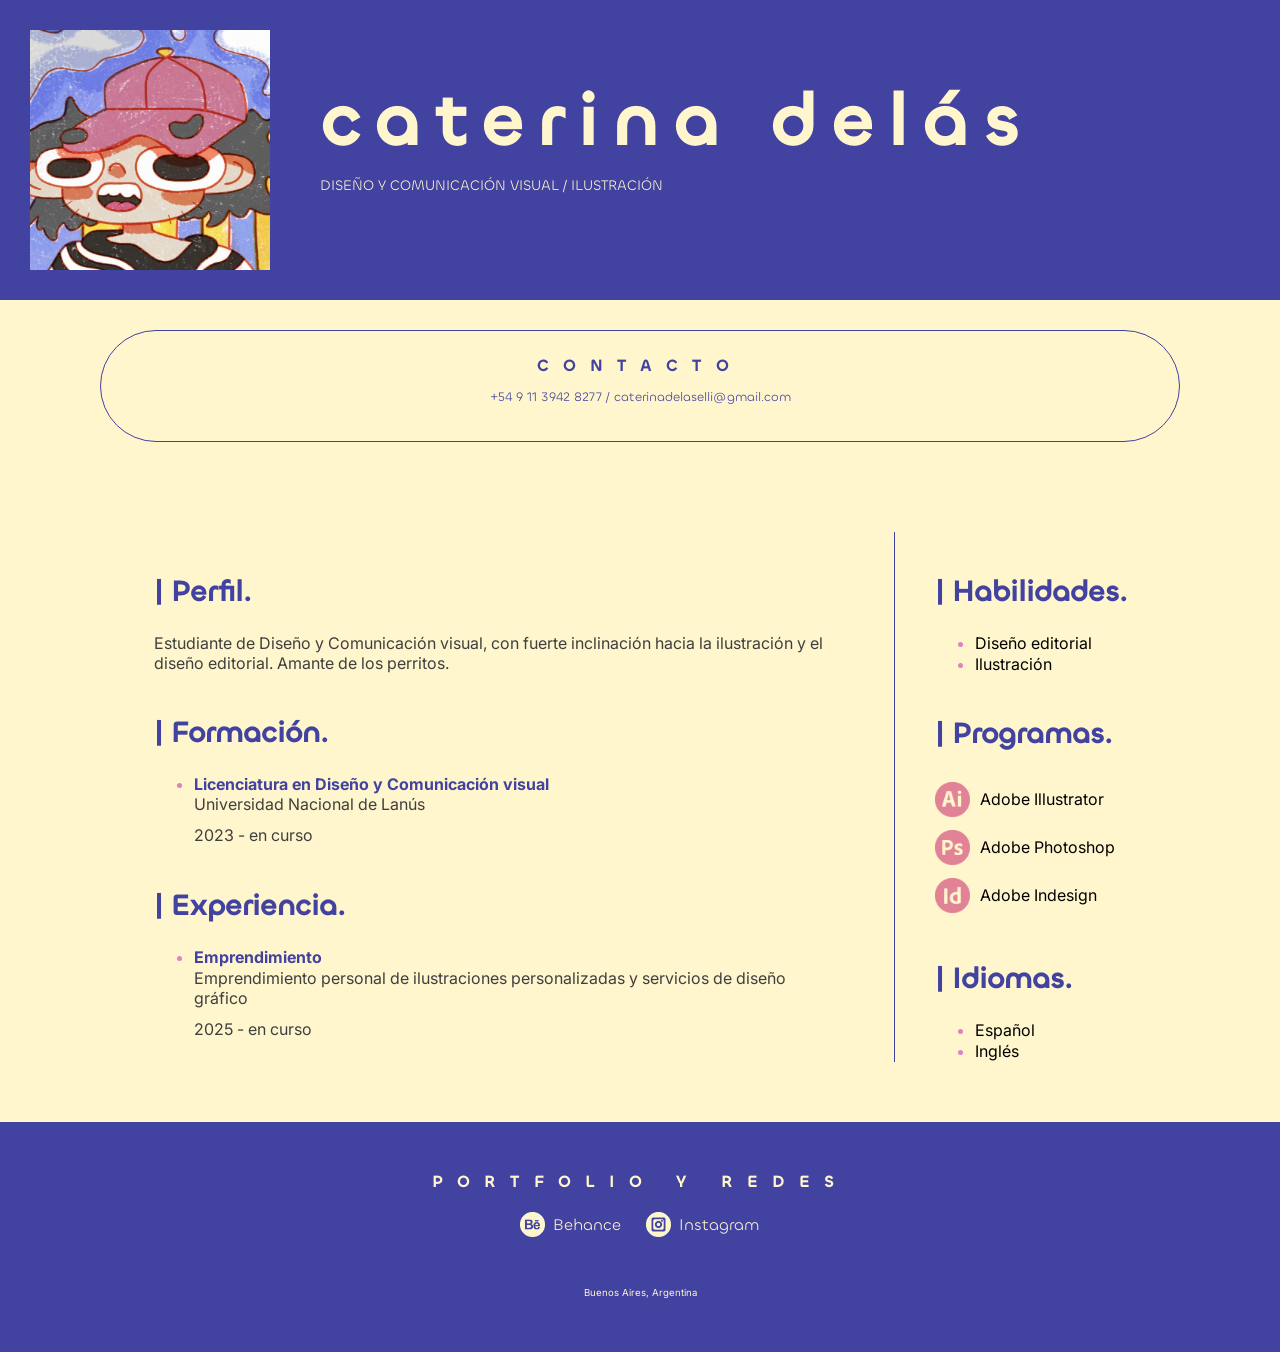
==== index.html @ dd180c13 "Actualización 28/8/2026" ====
<!DOCTYPE html>
<html>

<head>
    <meta charset="utf-8" />
    <title>Caterina Delas - Currículum Vitae</title>
    <link rel="stylesheet" href="estilos.css">
    <style>
        @import url('https://fonts.googleapis.com/css2?family=Inter:ital,opsz,wght@0,14..32,100..900;1,14..32,100..900&display=swap');
    </style>
</head>

<body>
    <header>
        <section id="DATOS-ESENCIALES">
            <img src="img/dibujito.jpg" alt="Foto del CV" width="240" height="240">

            <div id="NOMBRE-Y-BAJADA">
                <h1>caterina delás</h1>
                <p id="BAJADA-NOMBRE">
                    DISEÑO Y COMUNICACIÓN VISUAL / ILUSTRACIÓN</p>
            </div>
        </section>
    </header>

    <main style="
        display: flex;
        flex-direction: column;
        ">

        <section id="SECCION-CONTACTO">
            <h3>CONTACTO</h3>
            <p id="INFO-CONTACTO">+54 9 11 3942 8277 / caterinadelaselli@gmail.com</p>
        </section>

        <section id="PERFIL-PROFESIONAL" style="
            display: flex;
            flex-wrap: wrap;
            justify-content: center;
            flex-direction: row;
            align-content: flex-start;
            align-items: flex-start;
            min-width: 500px;
        ">

            <div id="PERF-FORM-EXP">
                <h2>| Perfil.</h2>
                <p>
                    Estudiante de Diseño y Comunicación visual, con fuerte inclinación hacia la
                    ilustración y el diseño
                    editorial. Amante de los perritos.
                </p>

                <h2>| Formación.</h2>
                <ul>
                    <li>
                        <h4>Licenciatura en Diseño y Comunicación visual</h4>
                        <p> Universidad Nacional de Lanús</p>
                        <p class="DURACION"> 2023 - en curso</p>
                    </li>
                </ul>

                <h2>| Experiencia.</h2>
                <ul>
                    <li>
                        <h4>Emprendimiento</h4>
                        <p> Emprendimiento personal de ilustraciones personalizadas y servicios de diseño gráfico</p>
                        <p class="DURACION"> 2025 - en curso</p>
                    </li>
                </ul>
            </div>

            <div id="HAB-PRO-ID">

                <h2>| Habilidades.</h2>
                <ul>
                    <li>Diseño editorial</li>
                    <li>Ilustración</li>
                </ul>
                <h2>| Programas.</h2>

                <section>
                    <div class="PROGRAMAS">
                        <img src="img/logo_illustrator_rosa.png" alt="logo_illustrator" width="35px" height="35px">
                        Adobe Illustrator
                    </div>
                    <div class="PROGRAMAS">
                        <img src="img/logo_photoshop_rosa.png" alt="logo_photoshop" width="35px" height="35px">
                        Adobe Photoshop
                    </div>
                    <div class="PROGRAMAS">
                        <img src="img/logo_indesign_rosa.png" alt="logo_indesign" width="35px" height="35px">
                        Adobe Indesign
                    </div>
                </section>

                <h2>| Idiomas.</h2>

                <ul>
                    <li>Español</li>
                    <li>Inglés</li>
                </ul>
            </div>
        </section>

    </main>
    <footer>
        <section>
            <h3 id="PORTFOLIO-Y-REDES">PORTFOLIO Y REDES</h3>
            <nav>
                <div class="REDES">
                    <img src="img/logo_behance.png" alt="Logo de Behance" width="25" height="25">
                    <a href="https://www.behance.net/whoskt">Behance</a>
                </div>
                <div class="REDES">
                <img src="img/logoinstagram-05.png" alt="Logo de Instagram" width="25" height="25">
                <a href="https://www.instagram.com/whoskt/">Instagram</a>
                </div>
            </nav>
            <p id="BSAS-ARG">Buenos Aires, Argentina</p>
        </section>
    </footer>
</body>

</html>
---- estilos.css ----
/* CSS DOCUMENT */
@charset "UTF-8";

/* FONTFACE PARA TÍTULOS/SUBT. */

@font-face {
    font-family: 'Chillax REGULAR';
    src: url(fuentes/Chillax-Regular.otf) format(opentype);
    font-weight: normal;
    font-style: normal;
}

@font-face {
    font-family: 'Chillax EXTRALIGHT';
    src: url(fuentes/Chillax-Extralight.otf) format(opentype);
    font-weight: 100;
    font-style: normal;
}

@font-face {
    font-family: 'Chillax MEDIUM';
    src: url(fuentes/Chillax-Medium.otf) format(opentype);
    font-weight: medium;
    font-style: normal;
}

@font-face {
    font-family: 'Chillax BOLD';
    src: url(fuentes/Chillax-Bold.otf) format(opentype);
    font-weight: bold;
    font-style: normal;
}

/* SELECTORES UNIVERSALES */
* {
    font-family: 'Inter';
    margin: 0;
    box-sizing: border-box;
    font-size: 1rem;
}

/* ESTILOS EN GENERAL */

a {
    text-decoration: none;
    color: inherit;
    font-family: 'Chillax REGULAR';
}

body {
    background-color: rgb(255, 246, 205);
    padding: 0;
    min-width: 300px;
}

footer {
    text-align: center;
    background-color: rgb(66, 66, 160);
    color: rgb(255, 246, 205);
    padding: 50px;
    min-height: 230px;
}

nav {
    text-align: center;
    display: flex;
    align-items: center;
    justify-content: center;
    flex-wrap: wrap;
    flex-direction: row;
    gap: 25px;
    margin: 20px 0 50px 0;
}

p {
    text-wrap-style: pretty;
    font-size: 1rem;
}

li::marker {
    color: rgb(224, 129, 192);
}

ul {
    line-height: 1.3rem;
}

/* título */

h1 {
    font-family: 'Chillax MEDIUM';
    color: rgb(255, 246, 205);
    font-size: 4.5rem;
    letter-spacing: 15px;
    text-align: start;
    line-height: 4.5rem;
    margin-bottom: 20px;
}

/* subtítulos */

h2,
h3 {
    font-family: 'Chillax MEDIUM';
    color: rgb(66, 66, 160);
    line-height: 1.3rem;
}

h2 {
    font-size: 1.8rem;
    margin-top: 50px;
    margin-bottom: 30px;
}

h3 {
    font-size: 1rem;
    color: rgb(66, 66, 160);
    letter-spacing: 15px;

}

h4 {
    color: rgb(66, 66, 160);
}

/* SELECTORES DE CLASE O ID */

/* 1. HEADER */

#DATOS-ESENCIALES {
    background-color: rgb(66, 66, 160);
    min-height: 300px;
    padding: 30px;
    min-width: 300px;
    display: flex;
    justify-content: flex-start;
    flex-wrap: wrap;
    align-items: center;
    gap: 50px;
}

#NOMBRE-Y-BAJADA {
    display: flex;
    flex-direction: column;
    align-items: flex-start;
    flex-wrap: wrap;
}

#BAJADA-NOMBRE {
    font-family: 'Chillax REGULAR';
    color: rgb(255, 246, 205);
    line-height: 1rem;
    font-size: 0.9rem;
    margin-bottom: 20px;
}

/* 2. MAIN */

#SECCION-CONTACTO {
    line-height: 2.3rem;
    padding: 25px 50px 25px 50px;
    min-height: 100px;
    max-height: 160px;
    border-width: thin;
    border-color: rgb(66, 66, 160);
    border-style: solid;
    border-radius: 100px;
    min-width: 250px;
    max-width: 1080px;
    width: 100%;
    margin: 30px;
    display: flex;
    flex-direction: column;
    flex-wrap: wrap;
    justify-content: center;
    align-content: center;
    align-items: center;
    align-self: center;
}

#INFO-CONTACTO {
    font-family: 'Chillax REGULAR';
    font-size: 0.8rem;
    color: rgb(66, 66, 160);
    line-height: 1.2rem;
    text-align: center;
    margin: 10px;
}

#PERFIL-PROFESIONAL {
    padding: 40px;

    p {
        color: rgb(63, 63, 63);
        max-width: 700px;
    }
}

.DURACION {
    margin: 10px 0 0 0;
}

#PERF-FORM-EXP {
    margin: 20px;
    display: flex;
    flex-direction: column;
    align-items: flex-start;
    flex-wrap: wrap;
    max-width: 700px;
    padding-right: 30px;
}

#HAB-PRO-ID {
    margin: 20px;
    border-left: thin;
    border-left-color: rgb(66, 66, 160);
    border-left-style: solid;
    padding-left: 40px;
}
.PROGRAMAS {
    line-height: 3rem;
    display: flex;
    gap: 10px;
    align-items: center;
}

/* 3. FOOTER */

#PORTFOLIO-Y-REDES {
    color: rgb(255, 246, 205);
}

.REDES {
    display: flex;
    align-items: center;
    gap: 8px;
}

#BSAS-ARG {
    font-size: 0.6rem;
    color: rgb(255, 246, 205);
}
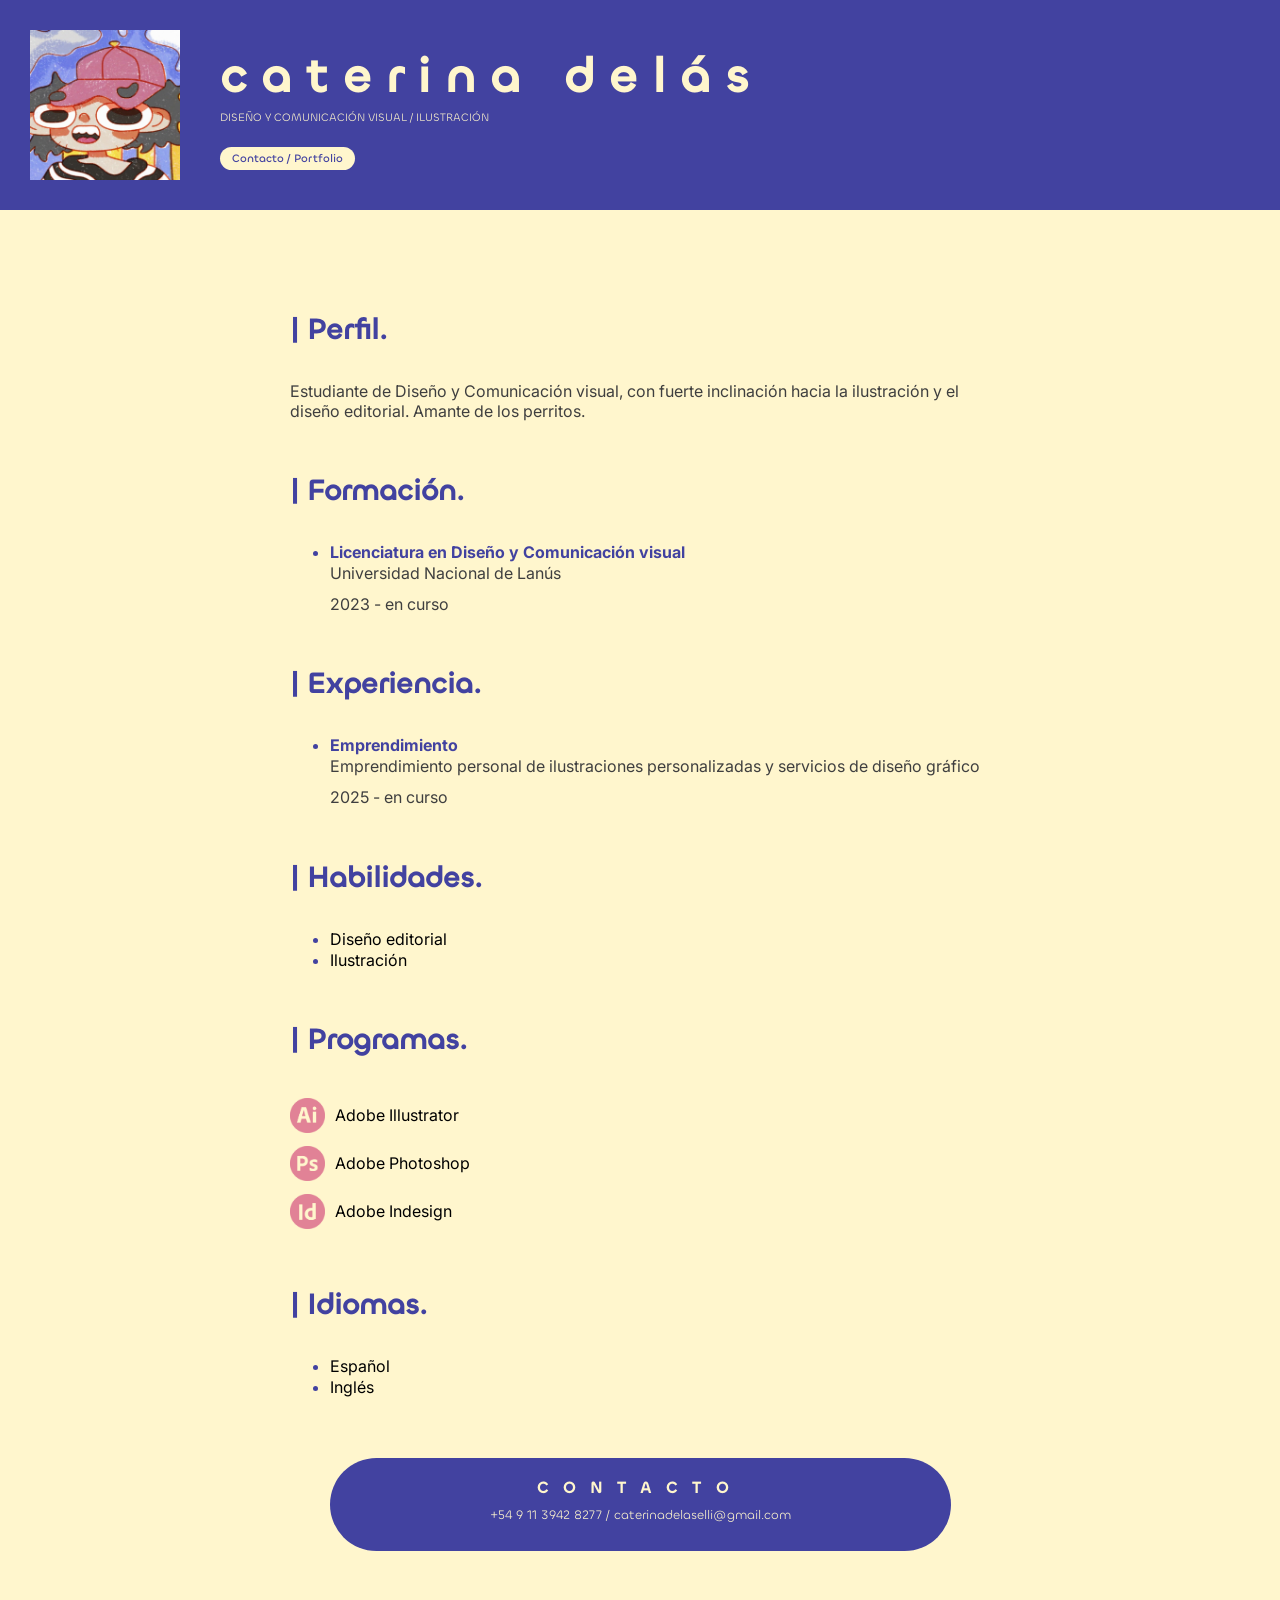
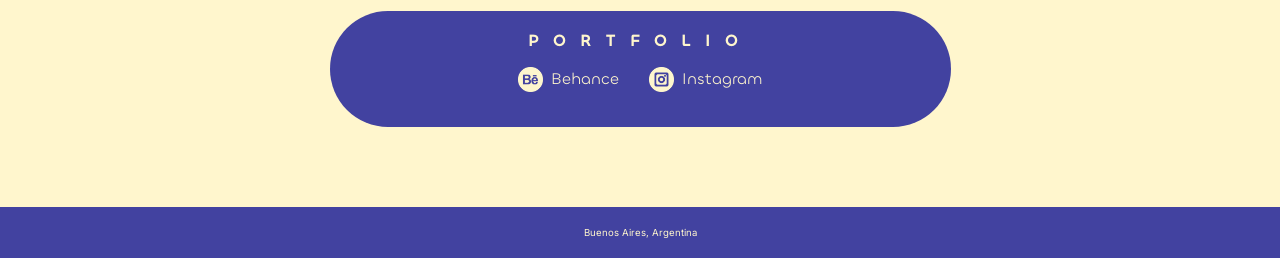
==== commit 0a5e2828: "Actualización 31/8/2026" ====
--- a/index.html
+++ b/index.html
@@ -12,113 +12,115 @@
 
 <body>
     <header>
-        <section id="DATOS-ESENCIALES">
-            <img src="img/dibujito.jpg" alt="Foto del CV" width="240" height="240">
+        <img src="img/dibujito.jpg" alt="Foto del CV" width="150" height="150">
+        <div id="nombre-bajada">
 
-            <div id="NOMBRE-Y-BAJADA">
-                <h1>caterina delás</h1>
-                <p id="BAJADA-NOMBRE">
-                    DISEÑO Y COMUNICACIÓN VISUAL / ILUSTRACIÓN</p>
-            </div>
-        </section>
+            <h1>caterina delás</h1>
+            <p id="bajada">
+                DISEÑO Y COMUNICACIÓN VISUAL / ILUSTRACIÓN</p>
+            <nav>
+                <a href="#contactos-portfolio">Contacto / Portfolio</a>
+            </nav>
+        </div>
+
     </header>
 
-    <main style="
-        display: flex;
-        flex-direction: column;
-        ">
+    <main>
 
-        <section id="SECCION-CONTACTO">
-            <h3>CONTACTO</h3>
-            <p id="INFO-CONTACTO">+54 9 11 3942 8277 / caterinadelaselli@gmail.com</p>
+        <section class="contenido">
+
+            <h2>| Perfil.</h2>
+            <p>
+                Estudiante de Diseño y Comunicación visual, con fuerte inclinación hacia la
+                ilustración y el diseño
+                editorial. Amante de los perritos.
+            </p>
         </section>
 
-        <section id="PERFIL-PROFESIONAL" style="
-            display: flex;
-            flex-wrap: wrap;
-            justify-content: center;
-            flex-direction: row;
-            align-content: flex-start;
-            align-items: flex-start;
-            min-width: 500px;
-        ">
+        <section class="contenido">
+            <h2>| Formación.</h2>
+            <ul>
+                <li>
+                    <h4>Licenciatura en Diseño y Comunicación visual</h4>
+                    <p> Universidad Nacional de Lanús</p>
+                    <p class="duracion"> 2023 - en curso</p>
+                </li>
+            </ul>
+        </section>
 
-            <div id="PERF-FORM-EXP">
-                <h2>| Perfil.</h2>
-                <p>
-                    Estudiante de Diseño y Comunicación visual, con fuerte inclinación hacia la
-                    ilustración y el diseño
-                    editorial. Amante de los perritos.
-                </p>
+        <section class="contenido">
+            <h2>| Experiencia.</h2>
+            <ul>
+                <li>
+                    <h4>Emprendimiento</h4>
+                    <p> Emprendimiento personal de ilustraciones personalizadas y servicios de diseño gráfico</p>
+                    <p class="duracion"> 2025 - en curso</p>
+                </li>
+            </ul>
+        </section>
 
-                <h2>| Formación.</h2>
-                <ul>
-                    <li>
-                        <h4>Licenciatura en Diseño y Comunicación visual</h4>
-                        <p> Universidad Nacional de Lanús</p>
-                        <p class="DURACION"> 2023 - en curso</p>
-                    </li>
-                </ul>
+        <section class="contenido">
 
-                <h2>| Experiencia.</h2>
-                <ul>
-                    <li>
-                        <h4>Emprendimiento</h4>
-                        <p> Emprendimiento personal de ilustraciones personalizadas y servicios de diseño gráfico</p>
-                        <p class="DURACION"> 2025 - en curso</p>
-                    </li>
-                </ul>
+            <h2>| Habilidades.</h2>
+            <ul>
+                <li>Diseño editorial</li>
+                <li>Ilustración</li>
+            </ul>
+        </section>
+
+        <section class="contenido">
+            <h2>| Programas.</h2>
+            <div class="programas">
+                <img src="img/logo_illustrator_rosa.png" alt="logo_illustrator" width="35px" height="35px">
+                Adobe Illustrator
             </div>
-
-            <div id="HAB-PRO-ID">
-
-                <h2>| Habilidades.</h2>
-                <ul>
-                    <li>Diseño editorial</li>
-                    <li>Ilustración</li>
-                </ul>
-                <h2>| Programas.</h2>
-
-                <section>
-                    <div class="PROGRAMAS">
-                        <img src="img/logo_illustrator_rosa.png" alt="logo_illustrator" width="35px" height="35px">
-                        Adobe Illustrator
-                    </div>
-                    <div class="PROGRAMAS">
-                        <img src="img/logo_photoshop_rosa.png" alt="logo_photoshop" width="35px" height="35px">
-                        Adobe Photoshop
-                    </div>
-                    <div class="PROGRAMAS">
-                        <img src="img/logo_indesign_rosa.png" alt="logo_indesign" width="35px" height="35px">
-                        Adobe Indesign
-                    </div>
-                </section>
-
-                <h2>| Idiomas.</h2>
-
-                <ul>
-                    <li>Español</li>
-                    <li>Inglés</li>
-                </ul>
+            <div class="programas">
+                <img src="img/logo_photoshop_rosa.png" alt="logo_photoshop" width="35px" height="35px">
+                Adobe Photoshop
+            </div>
+            <div class="programas">
+                <img src="img/logo_indesign_rosa.png" alt="logo_indesign" width="35px" height="35px">
+                Adobe Indesign
             </div>
         </section>
 
-    </main>
-    <footer>
-        <section>
-            <h3 id="PORTFOLIO-Y-REDES">PORTFOLIO Y REDES</h3>
-            <nav>
-                <div class="REDES">
+        <section class="contenido">
+            <h2>| Idiomas.</h2>
+
+            <ul>
+                <li>Español</li>
+                <li>Inglés</li>
+            </ul>
+        </section>
+
+        <div id="contactos-portfolio">
+
+        <section class="contacto-portfolio">
+            <h3>CONTACTO</h3>
+            <div>
+                <p>+54 9 11 3942 8277 / caterinadelaselli@gmail.com</p>
+            </div>
+        </section>
+
+        <section class="contacto-portfolio">
+            <h3>PORTFOLIO</h3>
+
+            <div id="redes">
+                <div class="img-red">
                     <img src="img/logo_behance.png" alt="Logo de Behance" width="25" height="25">
                     <a href="https://www.behance.net/whoskt">Behance</a>
                 </div>
-                <div class="REDES">
-                <img src="img/logoinstagram-05.png" alt="Logo de Instagram" width="25" height="25">
-                <a href="https://www.instagram.com/whoskt/">Instagram</a>
+                <div class="img-red">
+                    <img src="img/logoinstagram-05.png" alt="Logo de Instagram" width="25" height="25">
+                    <a href="https://www.instagram.com/whoskt/">Instagram</a>
                 </div>
-            </nav>
-            <p id="BSAS-ARG">Buenos Aires, Argentina</p>
+            </div>
         </section>
+        </div>
+
+    </main>
+    <footer>
+        <p id="lugar">Buenos Aires, Argentina</p>
     </footer>
 </body>
 
--- a/estilos.css
+++ b/estilos.css
@@ -53,23 +53,42 @@
     min-width: 300px;
 }
 
+header {
+    background-color: rgb(66, 66, 160);
+    padding: 30px;
+    min-width: 300px;
+    max-height: 500px;
+    display: flex;
+    justify-content: flex-start;
+    flex-wrap: wrap;
+    align-content: flex-start;
+    align-items: center;
+    gap: 40px;
+}
+
+main {
+    margin: 50px;
+    display: flex;
+    flex-direction: column;
+    align-content: center;
+    flex-wrap: wrap;
+    align-items: center;
+}
+
 footer {
     text-align: center;
     background-color: rgb(66, 66, 160);
     color: rgb(255, 246, 205);
-    padding: 50px;
-    min-height: 230px;
-}
-
-nav {
-    text-align: center;
-    display: flex;
-    align-items: center;
-    justify-content: center;
-    flex-wrap: wrap;
-    flex-direction: row;
-    gap: 25px;
-    margin: 20px 0 50px 0;
+    padding: 20px;
+}
+
+nav a {
+    font-family: 'Chillax MEDIUM';
+    font-size: 0.7rem;
+    padding: 4px 12px;
+    background: rgb(255, 246, 205);
+    border-radius: 100px;
+    color: rgb(66, 66, 160);
 }
 
 p {
@@ -78,7 +97,7 @@
 }
 
 li::marker {
-    color: rgb(224, 129, 192);
+    color: rgb(66, 66, 160);
 }
 
 ul {
@@ -90,20 +109,15 @@
 h1 {
     font-family: 'Chillax MEDIUM';
     color: rgb(255, 246, 205);
-    font-size: 4.5rem;
+    font-size: 3rem;
     letter-spacing: 15px;
-    text-align: start;
-    line-height: 4.5rem;
-    margin-bottom: 20px;
 }
 
 /* subtítulos */
-
 h2,
 h3 {
     font-family: 'Chillax MEDIUM';
     color: rgb(66, 66, 160);
-    line-height: 1.3rem;
 }
 
 h2 {
@@ -114,9 +128,10 @@
 
 h3 {
     font-size: 1rem;
-    color: rgb(66, 66, 160);
+    line-height: 1.3rem;
     letter-spacing: 15px;
-
+    color: rgb(255, 246, 205);
+    ;
 }
 
 h4 {
@@ -126,69 +141,29 @@
 /* SELECTORES DE CLASE O ID */
 
 /* 1. HEADER */
-
-#DATOS-ESENCIALES {
-    background-color: rgb(66, 66, 160);
-    min-height: 300px;
-    padding: 30px;
-    min-width: 300px;
-    display: flex;
-    justify-content: flex-start;
-    flex-wrap: wrap;
-    align-items: center;
-    gap: 50px;
-}
-
-#NOMBRE-Y-BAJADA {
+#nombre-bajada {
     display: flex;
     flex-direction: column;
+    align-content: flex-start;
     align-items: flex-start;
-    flex-wrap: wrap;
-}
-
-#BAJADA-NOMBRE {
+    justify-content: space-between;
+    flex-wrap: wrap;
+}
+
+#bajada {
     font-family: 'Chillax REGULAR';
     color: rgb(255, 246, 205);
     line-height: 1rem;
-    font-size: 0.9rem;
+    font-size: 0.7rem;
     margin-bottom: 20px;
 }
 
 /* 2. MAIN */
 
-#SECCION-CONTACTO {
-    line-height: 2.3rem;
-    padding: 25px 50px 25px 50px;
-    min-height: 100px;
-    max-height: 160px;
-    border-width: thin;
-    border-color: rgb(66, 66, 160);
-    border-style: solid;
-    border-radius: 100px;
-    min-width: 250px;
-    max-width: 1080px;
+.contenido {
+    min-width: 300px;
     width: 100%;
-    margin: 30px;
-    display: flex;
-    flex-direction: column;
-    flex-wrap: wrap;
-    justify-content: center;
-    align-content: center;
-    align-items: center;
-    align-self: center;
-}
-
-#INFO-CONTACTO {
-    font-family: 'Chillax REGULAR';
-    font-size: 0.8rem;
-    color: rgb(66, 66, 160);
-    line-height: 1.2rem;
-    text-align: center;
-    margin: 10px;
-}
-
-#PERFIL-PROFESIONAL {
-    padding: 40px;
+    max-width: 700px;
 
     p {
         color: rgb(63, 63, 63);
@@ -196,47 +171,66 @@
     }
 }
 
-.DURACION {
+.duracion {
     margin: 10px 0 0 0;
 }
 
-#PERF-FORM-EXP {
-    margin: 20px;
+
+.programas {
+    line-height: 3rem;
+    display: flex;
+    gap: 10px;
+    align-items: center;
+}
+
+.contacto-portfolio {
+
+    p {
+        font-family: 'Chillax REGULAR';
+        font-size: 0.8rem;
+        color: rgb(255, 246, 205);
+        line-height: 2rem;
+        text-align: center;
+    }
+
+    background: rgb(66, 66, 160);
+    border-radius: 100px;
+    min-width: 300px;
+    max-width: 800px;
     display: flex;
     flex-direction: column;
-    align-items: flex-start;
-    flex-wrap: wrap;
-    max-width: 700px;
-    padding-right: 30px;
-}
-
-#HAB-PRO-ID {
-    margin: 20px;
-    border-left: thin;
-    border-left-color: rgb(66, 66, 160);
-    border-left-style: solid;
-    padding-left: 40px;
-}
-.PROGRAMAS {
-    line-height: 3rem;
-    display: flex;
-    gap: 10px;
-    align-items: center;
+    flex-wrap: wrap;
+    justify-content: center;
+    align-content: center;
+    align-items: center;
+    align-self: center;
+    margin: 60px 0 30px 0;
+    padding: 20px 160px;
 }
 
 /* 3. FOOTER */
 
-#PORTFOLIO-Y-REDES {
-    color: rgb(255, 246, 205);
-}
-
-.REDES {
+#redes {
+    display: flex;
+    justify-content: center;
+    align-items: center;
+    flex-wrap: wrap;
+    align-content: center;
+    gap: 30px;
+    margin: 15px 0 15px 0;
+
+    a {
+        color: rgb(255, 246, 205);
+    }
+}
+
+.img-red {
     display: flex;
     align-items: center;
     gap: 8px;
 }
 
-#BSAS-ARG {
+#lugar {
     font-size: 0.6rem;
     color: rgb(255, 246, 205);
 }
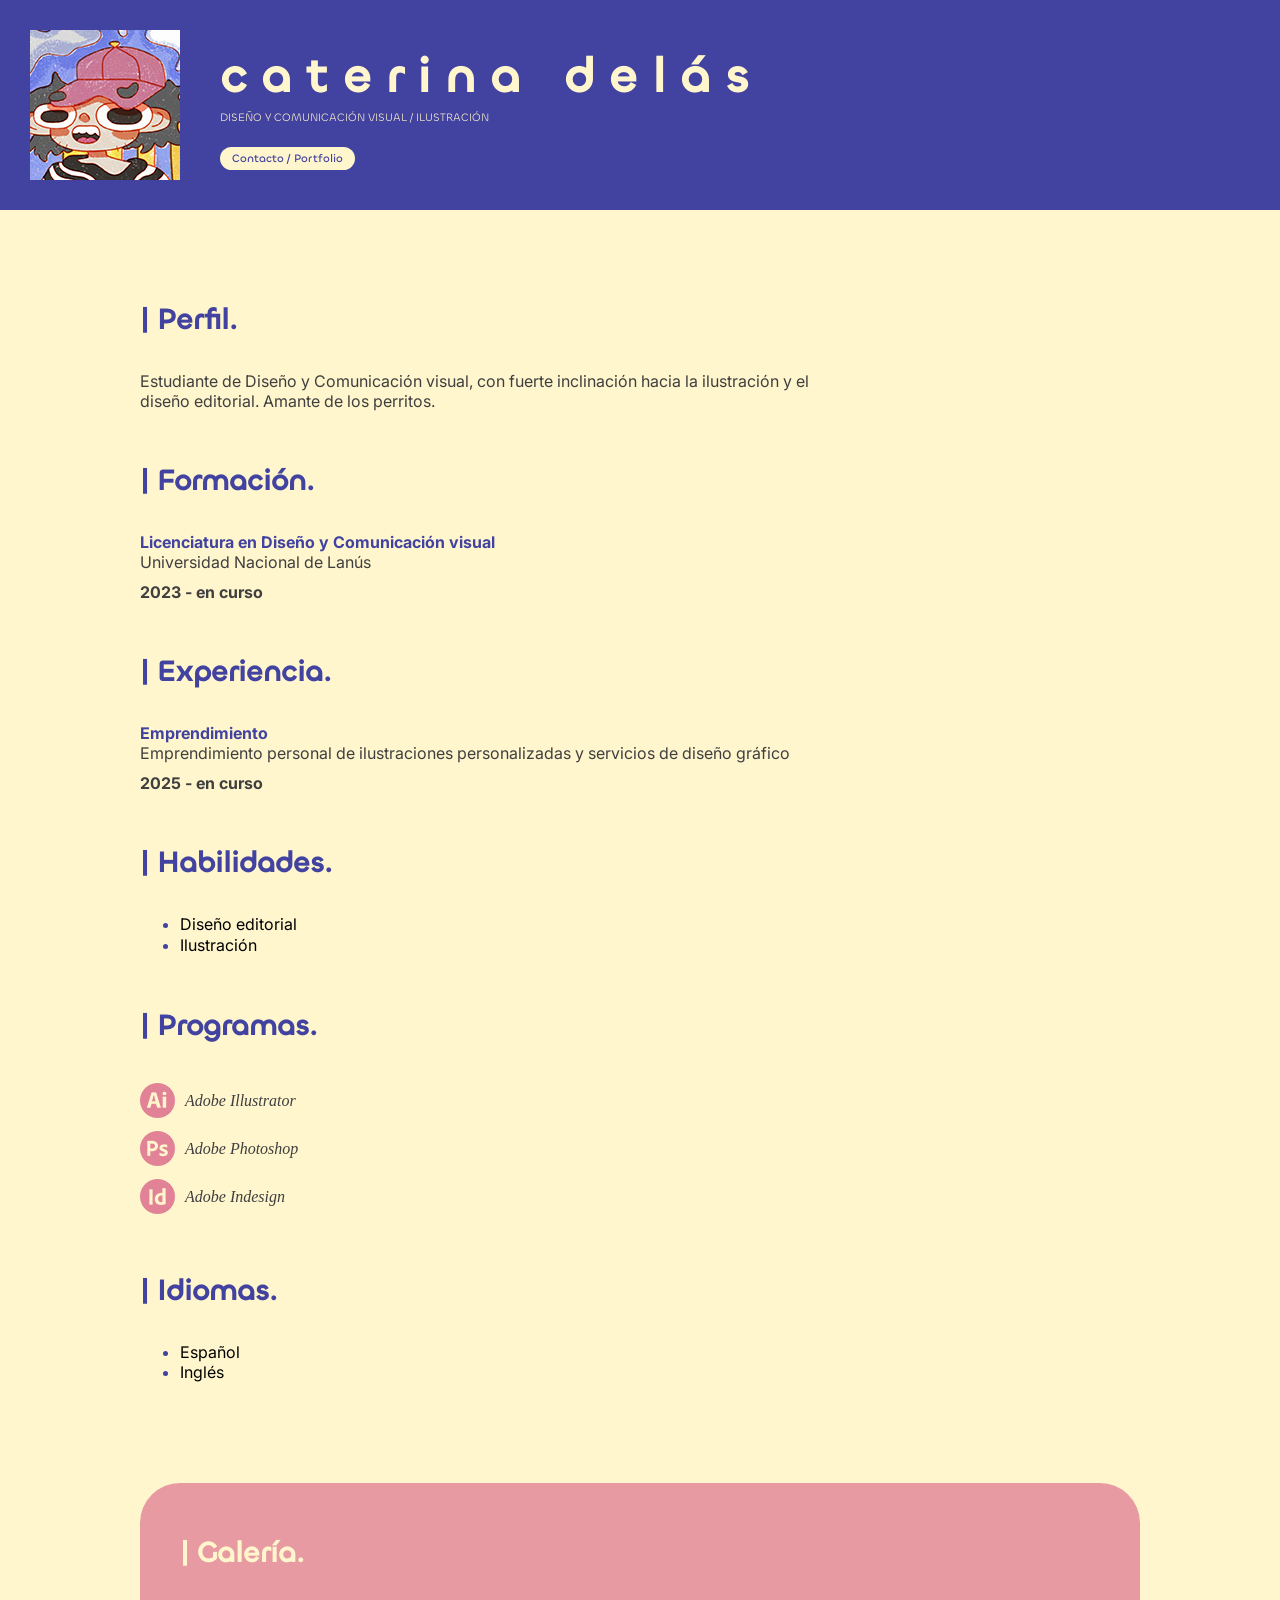
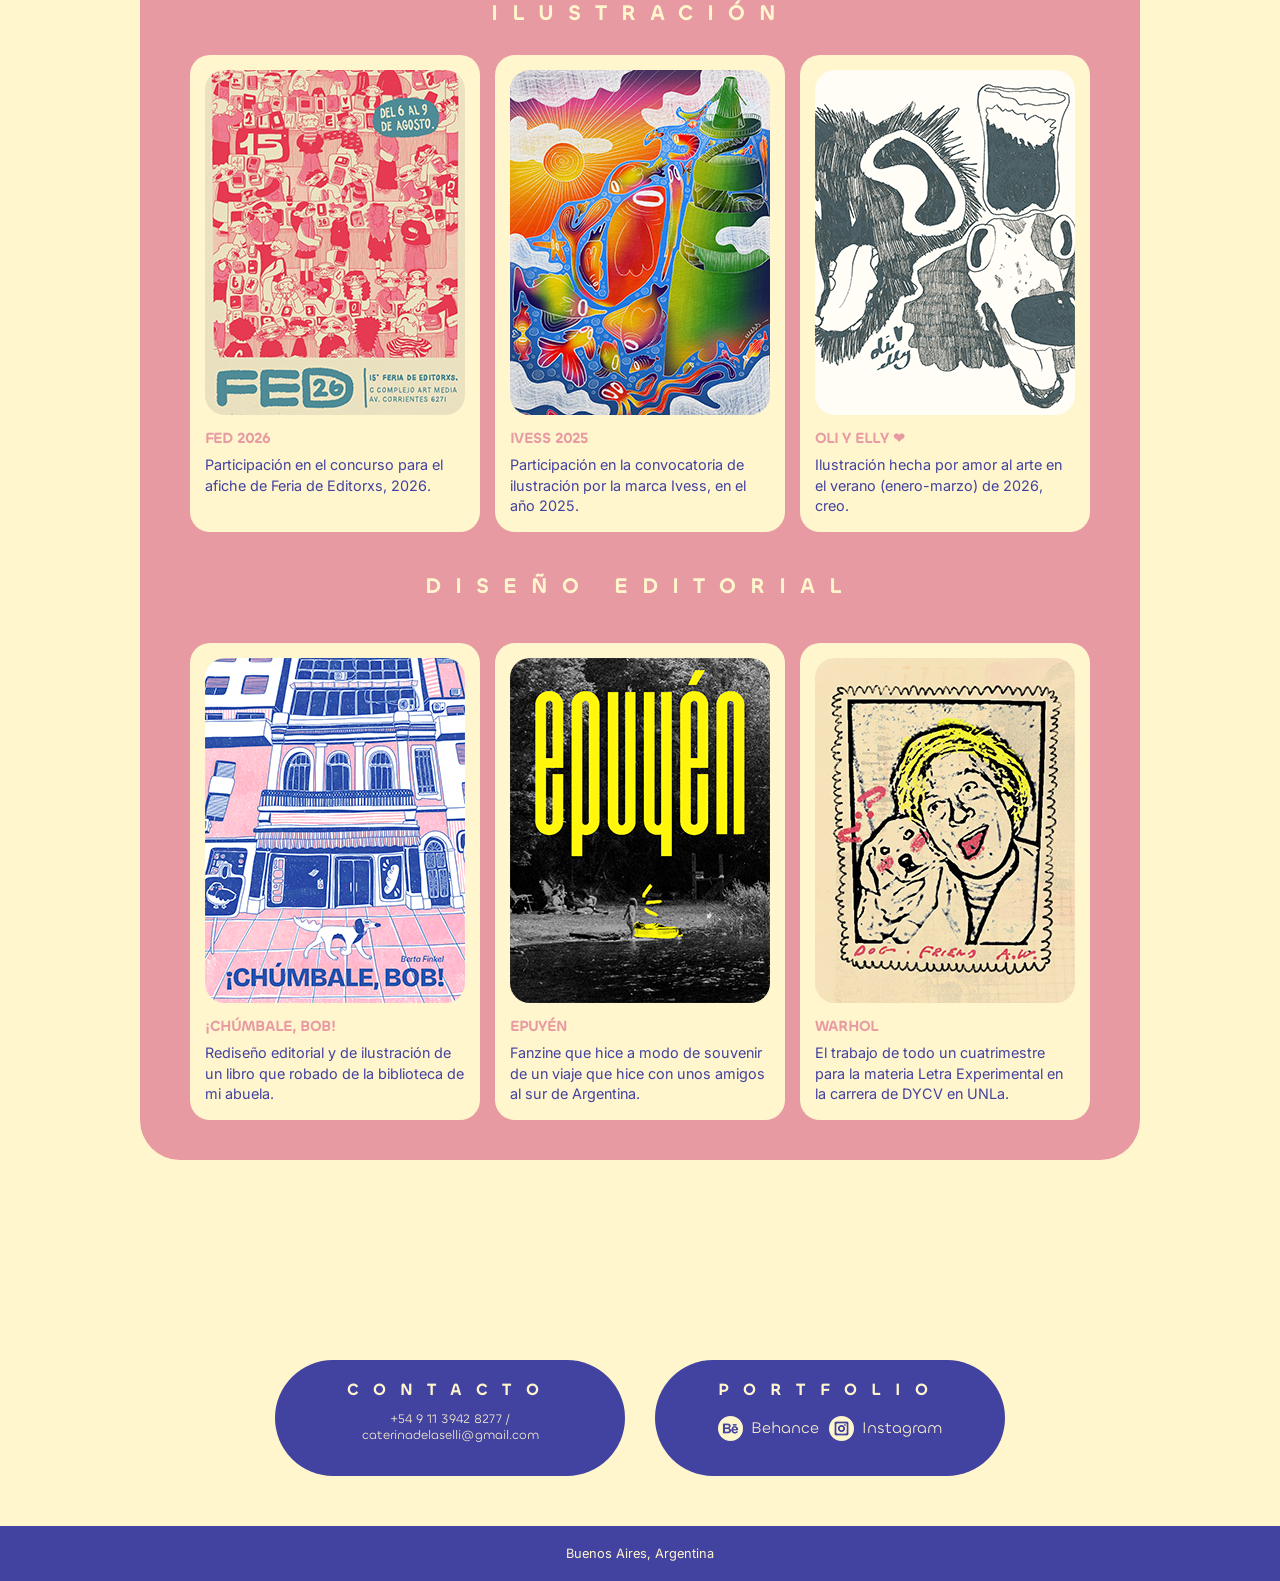
==== commit 1bf612ed: "Actualización 4/9/2026 PREENTREGA" ====
--- a/index.html
+++ b/index.html
@@ -38,25 +38,21 @@
         </section>
 
         <section class="contenido">
-            <h2>| Formación.</h2>
-            <ul>
-                <li>
-                    <h4>Licenciatura en Diseño y Comunicación visual</h4>
-                    <p> Universidad Nacional de Lanús</p>
-                    <p class="duracion"> 2023 - en curso</p>
-                </li>
-            </ul>
+            <div>
+                <h2>| Formación.</h2>
+                <h4>Licenciatura en Diseño y Comunicación visual</h4>
+                <p> Universidad Nacional de Lanús</p>
+                <p class="duracion"> 2023 - en curso</p>
+            </div>
         </section>
 
         <section class="contenido">
-            <h2>| Experiencia.</h2>
-            <ul>
-                <li>
-                    <h4>Emprendimiento</h4>
-                    <p> Emprendimiento personal de ilustraciones personalizadas y servicios de diseño gráfico</p>
-                    <p class="duracion"> 2025 - en curso</p>
-                </li>
-            </ul>
+            <div>
+                <h2>| Experiencia.</h2>
+                <h4>Emprendimiento</h4>
+                <p> Emprendimiento personal de ilustraciones personalizadas y servicios de diseño gráfico</p>
+                <p class="duracion"> 2025 - en curso</p>
+            </div>
         </section>
 
         <section class="contenido">
@@ -71,16 +67,16 @@
         <section class="contenido">
             <h2>| Programas.</h2>
             <div class="programas">
-                <img src="img/logo_illustrator_rosa.png" alt="logo_illustrator" width="35px" height="35px">
-                Adobe Illustrator
+                <img src="img/logo_illustrator_rosa.png" alt="Logo de Adobe Illustrator" width="35" height="35">
+                <p>Adobe Illustrator</p>
             </div>
             <div class="programas">
-                <img src="img/logo_photoshop_rosa.png" alt="logo_photoshop" width="35px" height="35px">
-                Adobe Photoshop
+                <img src="img/logo_photoshop_rosa.png" alt="Logo de Adobe Photoshop" width="35" height="35">
+                <p>Adobe Photoshop</p>
             </div>
             <div class="programas">
-                <img src="img/logo_indesign_rosa.png" alt="logo_indesign" width="35px" height="35px">
-                Adobe Indesign
+                <img src="img/logo_indesign_rosa.png" alt="Logo de Adobe Indesign" width="35" height="35">
+                <p>Adobe Indesign</p>
             </div>
         </section>
 
@@ -93,29 +89,98 @@
             </ul>
         </section>
 
+        <section class="contenido" id="galeria">
+            <h2>| Galería.</h2>
+            <h3>ILUSTRACIÓN</h3>
+
+            <div class="trabajos-ilustraciones">
+
+                <!-- Acá están las ilustraciones -->
+
+                <div class="descripcion-trabajos-ilustraciones">
+                    <img src="img/trabajos-ilustraciones_fed.jpg" alt="Ilustración para feria FED 2026">
+                    <h4>FED 2026</h4>
+                    <p>
+                        Participación en el concurso para el afiche de Feria de Editorxs, 2026.
+                    </p>
+                </div>
+
+                <div class="descripcion-trabajos-ilustraciones">
+                    <img src="img/trabajos-ilustraciones_mar-de-soda.jpg" alt="Ilustración para concurso IVESS 2025">
+                    <h4>IVESS 2025</h4>
+                    <p>
+                        Participación en la convocatoria de ilustración por la marca Ivess, en el año 2025.
+                    </p>
+                </div>
+
+                <div class="descripcion-trabajos-ilustraciones">
+                    <img src="img/trabajos-ilustraciones_elly-oli.png" alt="Ilustración de Elly y Olivia">
+                    <h4>OLI Y ELLY ❤</h4>
+                    <p>
+                        Ilustración hecha por amor al arte en el verano (enero-marzo) de 2026, creo.
+                    </p>
+                </div>
+
+                <!-- Acá están los trabajos de diseño -->
+
+                <h3>DISEÑO EDITORIAL</h3>
+
+                <div class="trabajos-ilustraciones">
+
+                    <div class="descripcion-trabajos-ilustraciones">
+                        <img src="img/trabajos-ilustraciones_chumbale-bob.png" alt="Tapa del libro ¡Chúmbale, Bob rediseñada">
+                        <h4>¡CHÚMBALE, BOB!</h4>
+                        <p>
+                            Rediseño editorial y de ilustración de un libro que robado de la biblioteca de mi abuela.
+                        </p>
+                    </div>
+
+                    <div class="descripcion-trabajos-ilustraciones">
+                        <img src="img/trabajos-ilustraciones_epuyen.png" alt="Portada del fanzine Epuyén">
+                        <h4>EPUYÉN</h4>
+                        <p>
+                            Fanzine que hice a modo de souvenir de un viaje que hice con unos amigos al sur de
+                            Argentina.
+                        </p>
+                    </div>
+
+                    <div class="descripcion-trabajos-ilustraciones">
+                        <img src="img/trabajos-ilustraciones_warhol.jpg" alt="Una de las imagenes del TP de Warhol">
+                        <h4>WARHOL</h4>
+                        <p>
+                            El trabajo de todo un cuatrimestre para la materia Letra Experimental en la carrera de DYCV
+                            en UNLa.
+                        </p>
+                    </div>
+
+                </div>
+
+        </section>
+
         <div id="contactos-portfolio">
 
-        <section class="contacto-portfolio">
-            <h3>CONTACTO</h3>
-            <div>
-                <p>+54 9 11 3942 8277 / caterinadelaselli@gmail.com</p>
-            </div>
-        </section>
+            <section class="contacto-portfolio">
+                <h3>CONTACTO</h3>
+                <div>
+                    <p>+54 9 11 3942 8277 / caterinadelaselli@gmail.com</p>
+                </div>
+            </section>
 
-        <section class="contacto-portfolio">
-            <h3>PORTFOLIO</h3>
+            <section class="contacto-portfolio">
+                <h3>PORTFOLIO</h3>
 
-            <div id="redes">
-                <div class="img-red">
-                    <img src="img/logo_behance.png" alt="Logo de Behance" width="25" height="25">
-                    <a href="https://www.behance.net/whoskt">Behance</a>
+                <div id="redes">
+                    <div class="img-red">
+                        <img src="img/logo_behance.png" alt="Logo de Behance" width="25" height="25">
+                        <a href="https://www.behance.net/whoskt">Behance</a>
+                    </div>
+                    <div class="img-red">
+                        <img src="img/logoinstagram-05.png" alt="Logo de Instagram" width="25" height="25">
+                        <a href="https://www.instagram.com/whoskt/">Instagram</a>
+                    </div>
                 </div>
-                <div class="img-red">
-                    <img src="img/logoinstagram-05.png" alt="Logo de Instagram" width="25" height="25">
-                    <a href="https://www.instagram.com/whoskt/">Instagram</a>
-                </div>
-            </div>
-        </section>
+            </section>
+
         </div>
 
     </main>
--- a/estilos.css
+++ b/estilos.css
@@ -64,14 +64,15 @@
     align-content: flex-start;
     align-items: center;
     gap: 40px;
+    position: fixed;
+    top: 0;
+    width: 100%;
 }
 
 main {
-    margin: 50px;
+    margin: 250px 50px 50px 50px;
     display: flex;
     flex-direction: column;
-    align-content: center;
-    flex-wrap: wrap;
     align-items: center;
 }
 
@@ -141,14 +142,6 @@
 /* SELECTORES DE CLASE O ID */
 
 /* 1. HEADER */
-#nombre-bajada {
-    display: flex;
-    flex-direction: column;
-    align-content: flex-start;
-    align-items: flex-start;
-    justify-content: space-between;
-    flex-wrap: wrap;
-}
 
 #bajada {
     font-family: 'Chillax REGULAR';
@@ -163,7 +156,7 @@
 .contenido {
     min-width: 300px;
     width: 100%;
-    max-width: 700px;
+    max-width: 1000px;
 
     p {
         color: rgb(63, 63, 63);
@@ -173,6 +166,8 @@
 
 .duracion {
     margin: 10px 0 0 0;
+    font-weight: 700;
+    /* Bold */
 }
 
 
@@ -181,6 +176,69 @@
     display: flex;
     gap: 10px;
     align-items: center;
+    font-style: italic;
+}
+
+#galeria {
+    background-color: #e18297c9;
+    border-radius: 40px;
+    padding: 40px;
+    margin: 100px 0 150px 0;
+
+    h2 {
+        margin: 10px 0 20px 0;
+        color: rgb(255, 246, 205);
+    }
+
+    h3 {
+       text-align: center;
+       margin: 30px 0 20px 0;
+       font-size: 1.3rem;
+    }
+}
+
+.trabajos-ilustraciones {
+    display: flex;
+    gap: 15px;
+    justify-content: center;
+    flex-wrap: wrap;
+
+    img {
+        height: 345px;
+        width: 260px;
+        max-width: 100%;
+        object-fit: contain;
+        border-radius: 20px;
+    }
+
+    h4 {
+        font-family: 'Chillax MEDIUM';
+        font-size: 0.9rem;
+        color: #e18297c9;
+        line-height: 1.3rem;
+        margin: 10px 0 5px 0;
+    }
+}
+
+.descripcion-trabajos-ilustraciones {
+    background-color: rgb(255, 246, 205);
+    border-radius: 20px;
+    padding: 15px;
+    margin-top: 10px;
+    width: 290px;
+
+    p {
+        font-size: 0.9rem;
+        color: rgb(66, 66, 160);
+        line-height: 1.3rem;
+    }
+}
+
+#contactos-portfolio {
+    margin-top: 50px;
+    display: flex;
+    gap: 30px;
+    flex-wrap: wrap;
 }
 
 .contacto-portfolio {
@@ -189,34 +247,23 @@
         font-family: 'Chillax REGULAR';
         font-size: 0.8rem;
         color: rgb(255, 246, 205);
-        line-height: 2rem;
-        text-align: center;
+        line-height: 1rem;
+        margin-top: 10px;
     }
 
     background: rgb(66, 66, 160);
     border-radius: 100px;
-    min-width: 300px;
-    max-width: 800px;
-    display: flex;
-    flex-direction: column;
-    flex-wrap: wrap;
+    width: 350px;
+    padding: 20px 60px;
+    text-align: center;
+}
+
+/* 3. FOOTER */
+
+#redes {
+    display: flex;
     justify-content: center;
-    align-content: center;
-    align-items: center;
-    align-self: center;
-    margin: 60px 0 30px 0;
-    padding: 20px 160px;
-}
-
-/* 3. FOOTER */
-
-#redes {
-    display: flex;
-    justify-content: center;
-    align-items: center;
-    flex-wrap: wrap;
-    align-content: center;
-    gap: 30px;
+    gap: 10px;
     margin: 15px 0 15px 0;
 
     a {
@@ -228,9 +275,10 @@
     display: flex;
     align-items: center;
     gap: 8px;
+    line-height: 1rem;
 }
 
 #lugar {
-    font-size: 0.6rem;
+    font-size: 0.8rem;
     color: rgb(255, 246, 205);
 }
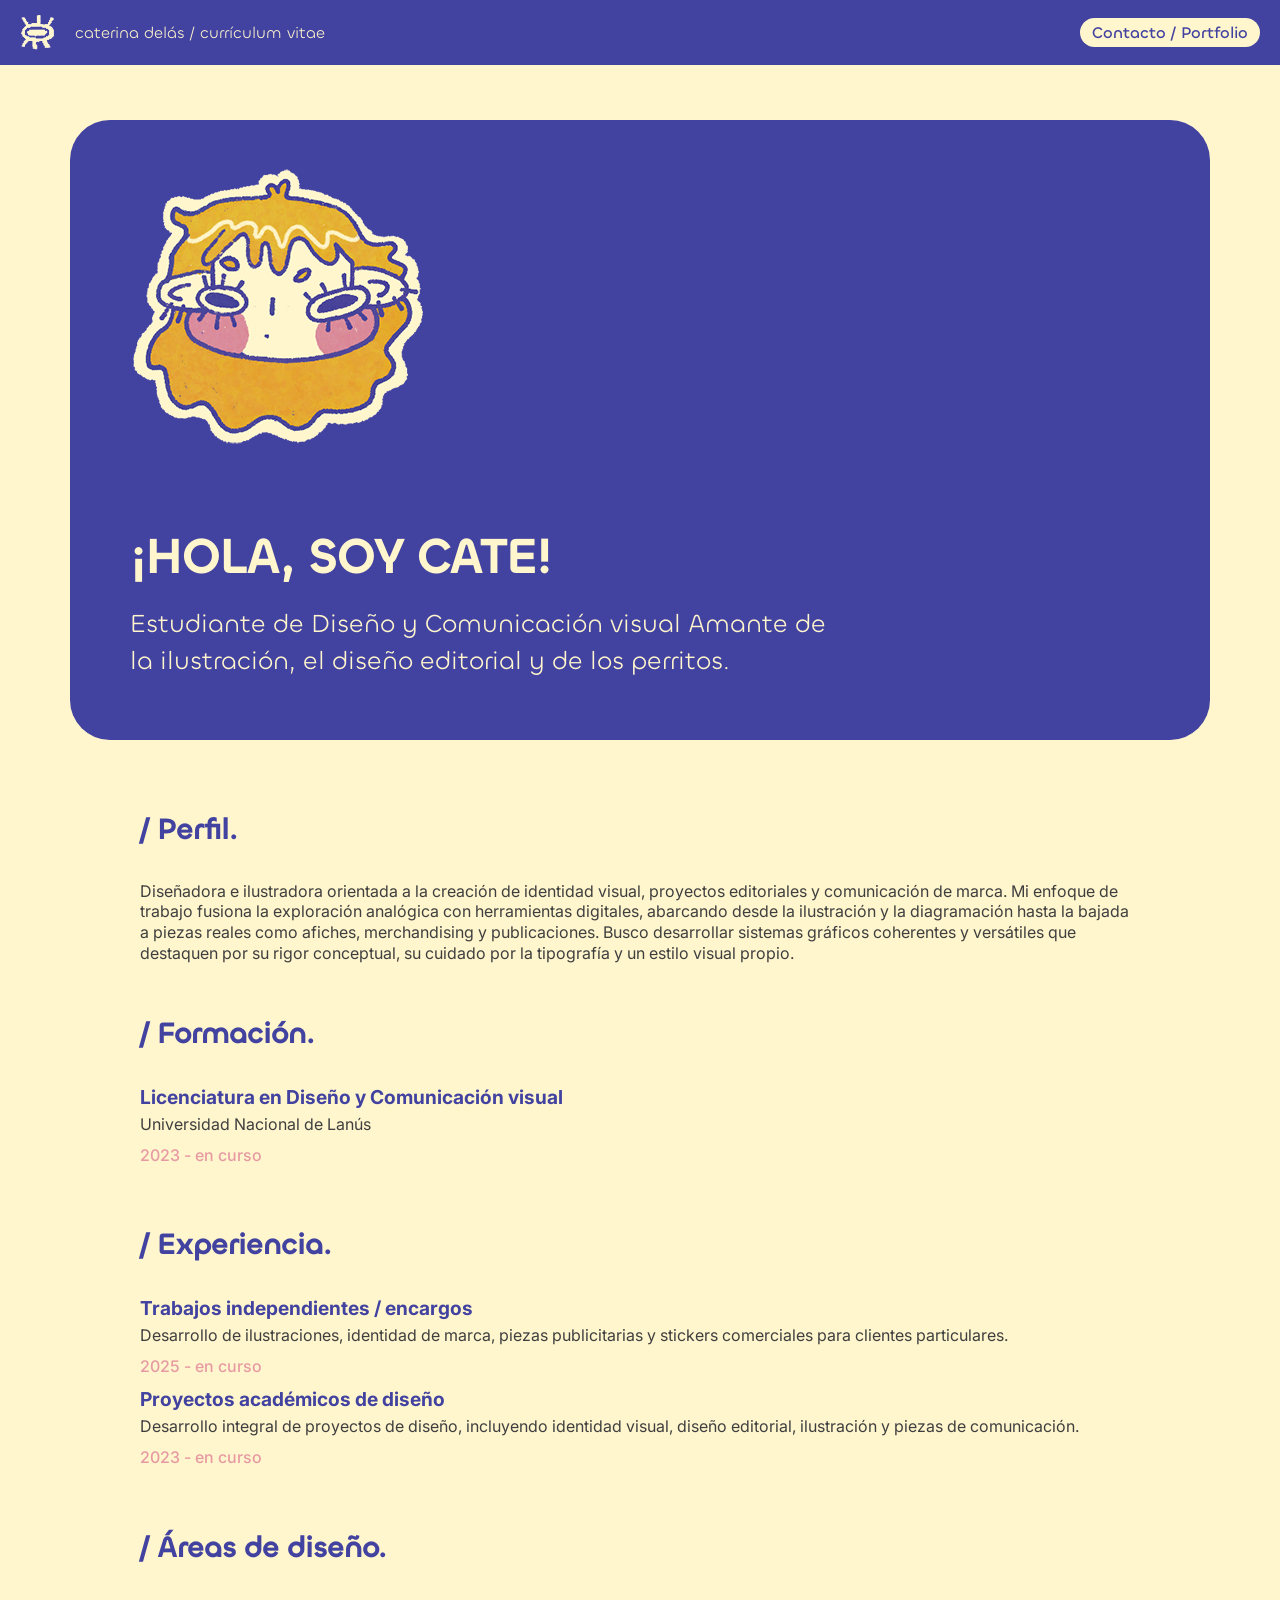
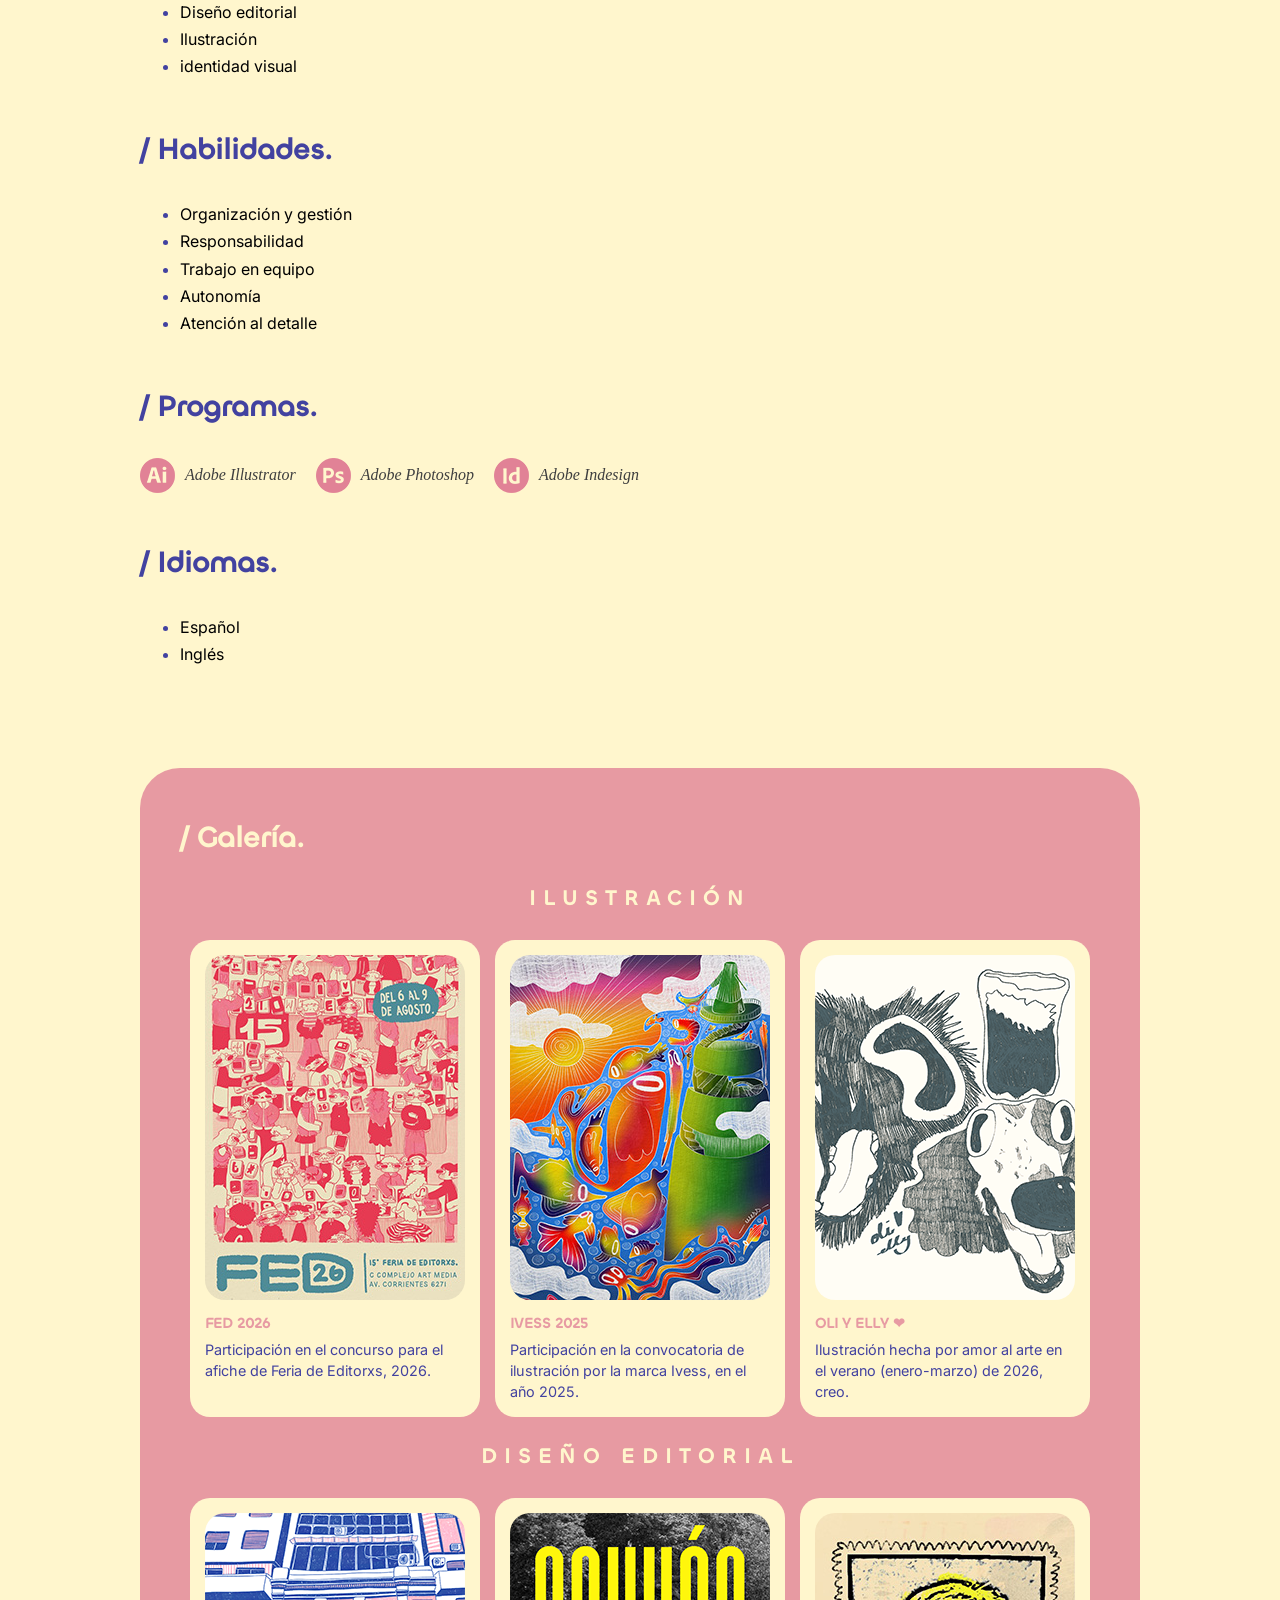
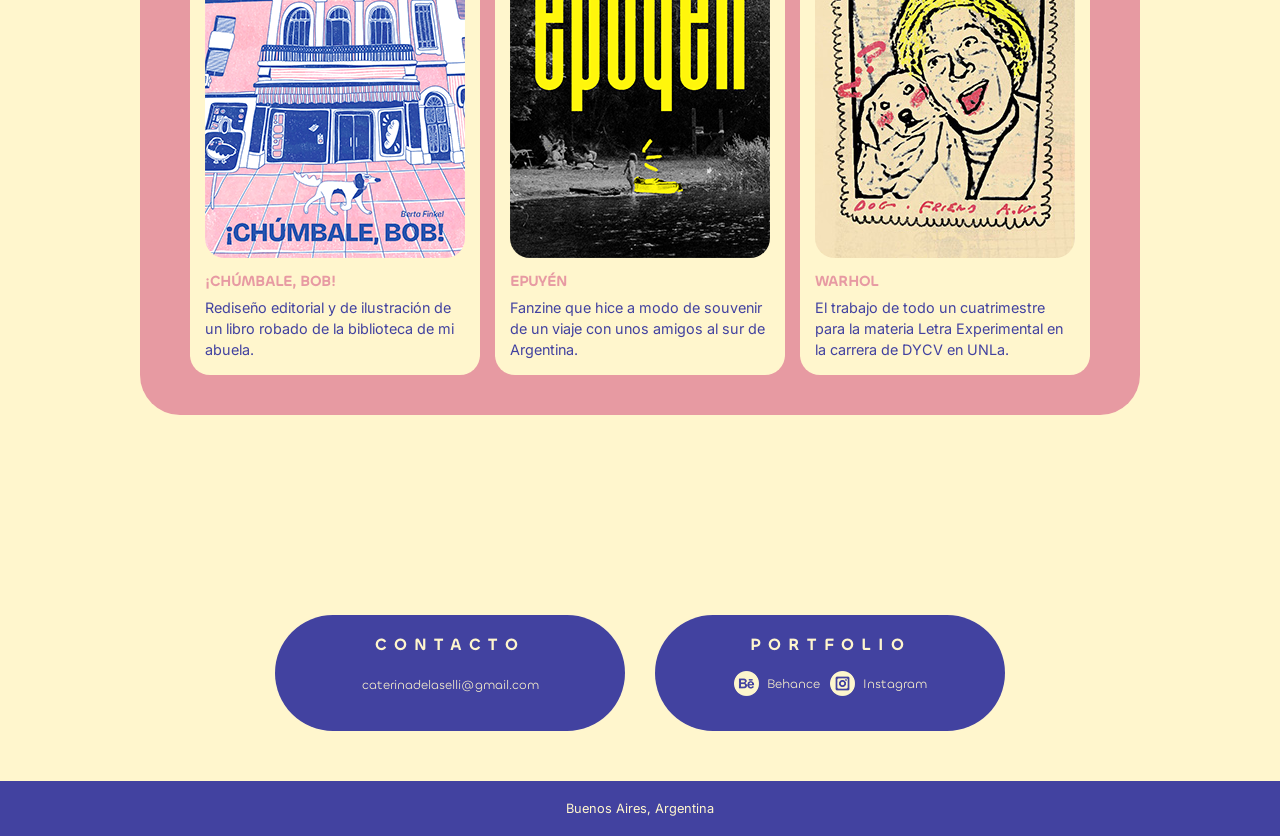
==== commit a91fd919: "Actualización 6/9/2026 ENTREGA" ====
--- a/index.html
+++ b/index.html
@@ -5,6 +5,7 @@
     <meta charset="utf-8" />
     <title>Caterina Delas - Currículum Vitae</title>
     <link rel="stylesheet" href="estilos.css">
+    <link rel="icon" type="image/png" href="img/favicon.png">
     <style>
         @import url('https://fonts.googleapis.com/css2?family=Inter:ital,opsz,wght@0,14..32,100..900;1,14..32,100..900&display=swap');
     </style>
@@ -12,34 +13,42 @@
 
 <body>
     <header>
-        <img src="img/dibujito.jpg" alt="Foto del CV" width="150" height="150">
-        <div id="nombre-bajada">
-
-            <h1>caterina delás</h1>
-            <p id="bajada">
-                DISEÑO Y COMUNICACIÓN VISUAL / ILUSTRACIÓN</p>
-            <nav>
-                <a href="#contactos-portfolio">Contacto / Portfolio</a>
-            </nav>
+        <div>
+            <img src="img/logo_header.png" alt="Logo del header" width="35" height="35">
+            <p>caterina delás / currículum vitae</p>
         </div>
-
+        <nav>
+            <a href="#contactos-portfolio">Contacto / Portfolio</a>
+        </nav>
     </header>
 
     <main>
 
-        <section class="contenido">
-
-            <h2>| Perfil.</h2>
+        <section id="presentacion">
+            <img src="img/imagen_perfil.png" alt="Foto del CV" width="300" height="300">
+            <div>
+                <h1>¡HOLA, SOY CATE!</h1>
+                <p id="bajada">
+                    Estudiante de Diseño y Comunicación visual Amante de la ilustración, el diseño editorial y de los perritos.
+                </p>
+            </div>
+        </section>
+
+        <section class="contenido">
+
+            <h2>/ Perfil.</h2>
             <p>
-                Estudiante de Diseño y Comunicación visual, con fuerte inclinación hacia la
-                ilustración y el diseño
-                editorial. Amante de los perritos.
+                Diseñadora e ilustradora orientada a la creación de identidad visual, proyectos editoriales y
+                comunicación de marca. Mi enfoque de trabajo fusiona la exploración analógica con herramientas
+                digitales, abarcando desde la ilustración y la diagramación hasta la bajada a piezas reales como
+                afiches, merchandising y publicaciones. Busco desarrollar sistemas gráficos coherentes y versátiles que
+                destaquen por su rigor conceptual, su cuidado por la tipografía y un estilo visual propio.
             </p>
         </section>
 
         <section class="contenido">
             <div>
-                <h2>| Formación.</h2>
+                <h2>/ Formación.</h2>
                 <h4>Licenciatura en Diseño y Comunicación visual</h4>
                 <p> Universidad Nacional de Lanús</p>
                 <p class="duracion"> 2023 - en curso</p>
@@ -48,40 +57,62 @@
 
         <section class="contenido">
             <div>
-                <h2>| Experiencia.</h2>
-                <h4>Emprendimiento</h4>
-                <p> Emprendimiento personal de ilustraciones personalizadas y servicios de diseño gráfico</p>
-                <p class="duracion"> 2025 - en curso</p>
-            </div>
-        </section>
-
-        <section class="contenido">
-
-            <h2>| Habilidades.</h2>
+                <h2>/ Experiencia.</h2>
+                <div>
+                    <h4>Trabajos independientes / encargos</h4>
+                    <p> Desarrollo de ilustraciones, identidad de marca, piezas publicitarias y stickers comerciales
+                        para clientes particulares.</p>
+                    <p class="duracion"> 2025 - en curso</p>
+                </div>
+                <div>
+                    <h4>Proyectos académicos de diseño</h4>
+                    <p> Desarrollo integral de proyectos de diseño, incluyendo identidad visual, diseño editorial,
+                        ilustración y piezas de comunicación.</p>
+                    <p class="duracion"> 2023 - en curso</p>
+                </div>
+            </div>
+        </section>
+
+        <section class="contenido">
+            <h2>/ Áreas de diseño.</h2>
             <ul>
                 <li>Diseño editorial</li>
                 <li>Ilustración</li>
+                <li>identidad visual</li>
             </ul>
         </section>
 
         <section class="contenido">
-            <h2>| Programas.</h2>
-            <div class="programas">
-                <img src="img/logo_illustrator_rosa.png" alt="Logo de Adobe Illustrator" width="35" height="35">
-                <p>Adobe Illustrator</p>
-            </div>
-            <div class="programas">
-                <img src="img/logo_photoshop_rosa.png" alt="Logo de Adobe Photoshop" width="35" height="35">
-                <p>Adobe Photoshop</p>
-            </div>
-            <div class="programas">
-                <img src="img/logo_indesign_rosa.png" alt="Logo de Adobe Indesign" width="35" height="35">
-                <p>Adobe Indesign</p>
-            </div>
-        </section>
-
-        <section class="contenido">
-            <h2>| Idiomas.</h2>
+            <h2>/ Habilidades.</h2>
+            <ul>
+                <li>Organización y gestión</li>
+                <li>Responsabilidad</li>
+                <li>Trabajo en equipo</li>
+                <li>Autonomía</li>
+                <li>Atención al detalle</li>
+            </ul>
+        </section>
+
+        <section class="contenido">
+            <h2>/ Programas.</h2>
+            <div id="programas">
+                <div class="programas">
+                    <img src="img/logo_illustrator_rosa.png" alt="Logo de Adobe Illustrator" width="35" height="35">
+                    <p>Adobe Illustrator</p>
+                </div>
+                <div class="programas">
+                    <img src="img/logo_photoshop_rosa.png" alt="Logo de Adobe Photoshop" width="35" height="35">
+                    <p>Adobe Photoshop</p>
+                </div>
+                <div class="programas">
+                    <img src="img/logo_indesign_rosa.png" alt="Logo de Adobe Indesign" width="35" height="35">
+                    <p>Adobe Indesign</p>
+                </div>
+            </div>
+        </section>
+
+        <section class="contenido">
+            <h2>/ Idiomas.</h2>
 
             <ul>
                 <li>Español</li>
@@ -90,7 +121,7 @@
         </section>
 
         <section class="contenido" id="galeria">
-            <h2>| Galería.</h2>
+            <h2>/ Galería.</h2>
             <h3>ILUSTRACIÓN</h3>
 
             <div class="trabajos-ilustraciones">
@@ -98,7 +129,7 @@
                 <!-- Acá están las ilustraciones -->
 
                 <div class="descripcion-trabajos-ilustraciones">
-                    <img src="img/trabajos-ilustraciones_fed.jpg" alt="Ilustración para feria FED 2026">
+                    <img src="img/trabajos-ilustraciones_fed.jpg" alt="Ilustración para feria FED 2026" width="260" height="345">
                     <h4>FED 2026</h4>
                     <p>
                         Participación en el concurso para el afiche de Feria de Editorxs, 2026.
@@ -106,7 +137,7 @@
                 </div>
 
                 <div class="descripcion-trabajos-ilustraciones">
-                    <img src="img/trabajos-ilustraciones_mar-de-soda.jpg" alt="Ilustración para concurso IVESS 2025">
+                    <img src="img/trabajos-ilustraciones_mar-de-soda.jpg" alt="Ilustración para concurso IVESS 2025" width="260" height="345">
                     <h4>IVESS 2025</h4>
                     <p>
                         Participación en la convocatoria de ilustración por la marca Ivess, en el año 2025.
@@ -114,46 +145,48 @@
                 </div>
 
                 <div class="descripcion-trabajos-ilustraciones">
-                    <img src="img/trabajos-ilustraciones_elly-oli.png" alt="Ilustración de Elly y Olivia">
+                    <img src="img/trabajos-ilustraciones_elly-oli.png" alt="Ilustración de Elly y Olivia" width="260" height="345">
                     <h4>OLI Y ELLY ❤</h4>
                     <p>
                         Ilustración hecha por amor al arte en el verano (enero-marzo) de 2026, creo.
                     </p>
                 </div>
-
-                <!-- Acá están los trabajos de diseño -->
-
-                <h3>DISEÑO EDITORIAL</h3>
-
-                <div class="trabajos-ilustraciones">
-
-                    <div class="descripcion-trabajos-ilustraciones">
-                        <img src="img/trabajos-ilustraciones_chumbale-bob.png" alt="Tapa del libro ¡Chúmbale, Bob rediseñada">
-                        <h4>¡CHÚMBALE, BOB!</h4>
-                        <p>
-                            Rediseño editorial y de ilustración de un libro que robado de la biblioteca de mi abuela.
-                        </p>
-                    </div>
-
-                    <div class="descripcion-trabajos-ilustraciones">
-                        <img src="img/trabajos-ilustraciones_epuyen.png" alt="Portada del fanzine Epuyén">
-                        <h4>EPUYÉN</h4>
-                        <p>
-                            Fanzine que hice a modo de souvenir de un viaje que hice con unos amigos al sur de
-                            Argentina.
-                        </p>
-                    </div>
-
-                    <div class="descripcion-trabajos-ilustraciones">
-                        <img src="img/trabajos-ilustraciones_warhol.jpg" alt="Una de las imagenes del TP de Warhol">
-                        <h4>WARHOL</h4>
-                        <p>
-                            El trabajo de todo un cuatrimestre para la materia Letra Experimental en la carrera de DYCV
-                            en UNLa.
-                        </p>
-                    </div>
-
-                </div>
+            </div>
+
+            <!-- Acá están los trabajos de diseño -->
+
+            <h3>DISEÑO EDITORIAL</h3>
+
+            <div class="trabajos-ilustraciones">
+
+                <div class="descripcion-trabajos-ilustraciones">
+                    <img src="img/trabajos-ilustraciones_chumbale-bob.png"
+                        alt="Tapa del libro ¡Chúmbale, Bob rediseñada" width="260" height="345">
+                    <h4>¡CHÚMBALE, BOB!</h4>
+                    <p>
+                        Rediseño editorial y de ilustración de un libro robado de la biblioteca de mi abuela.
+                    </p>
+                </div>
+
+                <div class="descripcion-trabajos-ilustraciones">
+                    <img src="img/trabajos-ilustraciones_epuyen.png" alt="Portada del fanzine Epuyén" width="260" height="345">
+                    <h4>EPUYÉN</h4>
+                    <p>
+                        Fanzine que hice a modo de souvenir de un viaje con unos amigos al sur de
+                        Argentina.
+                    </p>
+                </div>
+
+                <div class="descripcion-trabajos-ilustraciones">
+                    <img src="img/trabajos-ilustraciones_warhol.jpg" alt="Una de las imagenes del TP de Warhol" width="260" height="345">
+                    <h4>WARHOL</h4>
+                    <p>
+                        El trabajo de todo un cuatrimestre para la materia Letra Experimental en la carrera de DYCV
+                        en UNLa.
+                    </p>
+                </div>
+
+            </div>
 
         </section>
 
@@ -161,9 +194,7 @@
 
             <section class="contacto-portfolio">
                 <h3>CONTACTO</h3>
-                <div>
-                    <p>+54 9 11 3942 8277 / caterinadelaselli@gmail.com</p>
-                </div>
+                <p>caterinadelaselli@gmail.com</p>
             </section>
 
             <section class="contacto-portfolio">
--- a/estilos.css
+++ b/estilos.css
@@ -55,22 +55,40 @@
 
 header {
     background-color: rgb(66, 66, 160);
-    padding: 30px;
-    min-width: 300px;
-    max-height: 500px;
-    display: flex;
-    justify-content: flex-start;
-    flex-wrap: wrap;
-    align-content: flex-start;
-    align-items: center;
+    padding: 15px 20px;
+    display: flex;
+    justify-content: space-between;
+    flex-wrap: wrap;
     gap: 40px;
     position: fixed;
     top: 0;
     width: 100%;
+    align-items: center;
+    font-size: 1rem;
+
+    div {
+        display: flex;
+        align-items: center;
+        gap: 20px;
+    }
+
+    p {
+        font-family: 'Chillax REGULAR';
+        color: rgb(255, 246, 205);
+    }
+
+    nav a {
+        font-family: 'Chillax MEDIUM';
+        font-size: 1rem;
+        padding: 4px 12px;
+        background: rgb(255, 246, 205);
+        border-radius: 100px;
+        color: rgb(66, 66, 160);
+    }
 }
 
 main {
-    margin: 250px 50px 50px 50px;
+    margin: 100px 50px 50px 50px;
     display: flex;
     flex-direction: column;
     align-items: center;
@@ -83,15 +101,6 @@
     padding: 20px;
 }
 
-nav a {
-    font-family: 'Chillax MEDIUM';
-    font-size: 0.7rem;
-    padding: 4px 12px;
-    background: rgb(255, 246, 205);
-    border-radius: 100px;
-    color: rgb(66, 66, 160);
-}
-
 p {
     text-wrap-style: pretty;
     font-size: 1rem;
@@ -111,7 +120,6 @@
     font-family: 'Chillax MEDIUM';
     color: rgb(255, 246, 205);
     font-size: 3rem;
-    letter-spacing: 15px;
 }
 
 /* subtítulos */
@@ -130,28 +138,41 @@
 h3 {
     font-size: 1rem;
     line-height: 1.3rem;
-    letter-spacing: 15px;
-    color: rgb(255, 246, 205);
-    ;
+    color: rgb(255, 246, 205);
+    letter-spacing: 8px;
 }
 
 h4 {
     color: rgb(66, 66, 160);
+    margin: 10px 0 5px 0;
+    font-size: 1.2rem;
 }
 
 /* SELECTORES DE CLASE O ID */
 
-/* 1. HEADER */
+/* 2. MAIN */
+
+#presentacion {
+    background-color: rgb(66, 66, 160);
+    border-radius: 40px;
+    padding: 40px 60px;
+    display: flex;
+    flex-direction: row;
+    flex-wrap: wrap;
+    align-items: center;
+    gap: 50px;
+    line-height: 6rem;
+    margin: 20px;
+}
 
 #bajada {
     font-family: 'Chillax REGULAR';
     color: rgb(255, 246, 205);
-    line-height: 1rem;
-    font-size: 0.7rem;
+    line-height: 2.3rem;
+    font-size: 1.6rem;
     margin-bottom: 20px;
-}
-
-/* 2. MAIN */
+    max-width: 700px;
+}
 
 .contenido {
     min-width: 300px;
@@ -160,24 +181,39 @@
 
     p {
         color: rgb(63, 63, 63);
-        max-width: 700px;
-    }
-}
-
-.duracion {
-    margin: 10px 0 0 0;
-    font-weight: 700;
-    /* Bold */
-}
-
+        width: 100%;
+        line-height: 1.3rem;
+    }
+
+    ul {
+        line-height: 1.7rem;
+    }
+
+    .duracion {
+        color: #e18297c9;
+        margin: 10px 0;
+        font-weight: 500;
+        /* Bold */
+    }
+}
+
+/*SECCIÓN PROGRAMAS*/
+
+#programas {
+    display: flex;
+    flex-direction: row;
+    flex-wrap: wrap;
+    gap: 20px;
+}
 
 .programas {
-    line-height: 3rem;
     display: flex;
     gap: 10px;
     align-items: center;
     font-style: italic;
 }
+
+/*ACÁ TERMINA SECCIÓN PROGRAMAS*/
 
 #galeria {
     background-color: #e18297c9;
@@ -191,9 +227,9 @@
     }
 
     h3 {
-       text-align: center;
-       margin: 30px 0 20px 0;
-       font-size: 1.3rem;
+        text-align: center;
+        margin: 30px 0 20px 0;
+        font-size: 1.3rem;
     }
 }
 
@@ -204,8 +240,6 @@
     flex-wrap: wrap;
 
     img {
-        height: 345px;
-        width: 260px;
         max-width: 100%;
         object-fit: contain;
         border-radius: 20px;
@@ -247,8 +281,7 @@
         font-family: 'Chillax REGULAR';
         font-size: 0.8rem;
         color: rgb(255, 246, 205);
-        line-height: 1rem;
-        margin-top: 10px;
+        margin-top: 20px;
     }
 
     background: rgb(66, 66, 160);
@@ -268,6 +301,7 @@
 
     a {
         color: rgb(255, 246, 205);
+        font-size: 0.8rem;
     }
 }
 
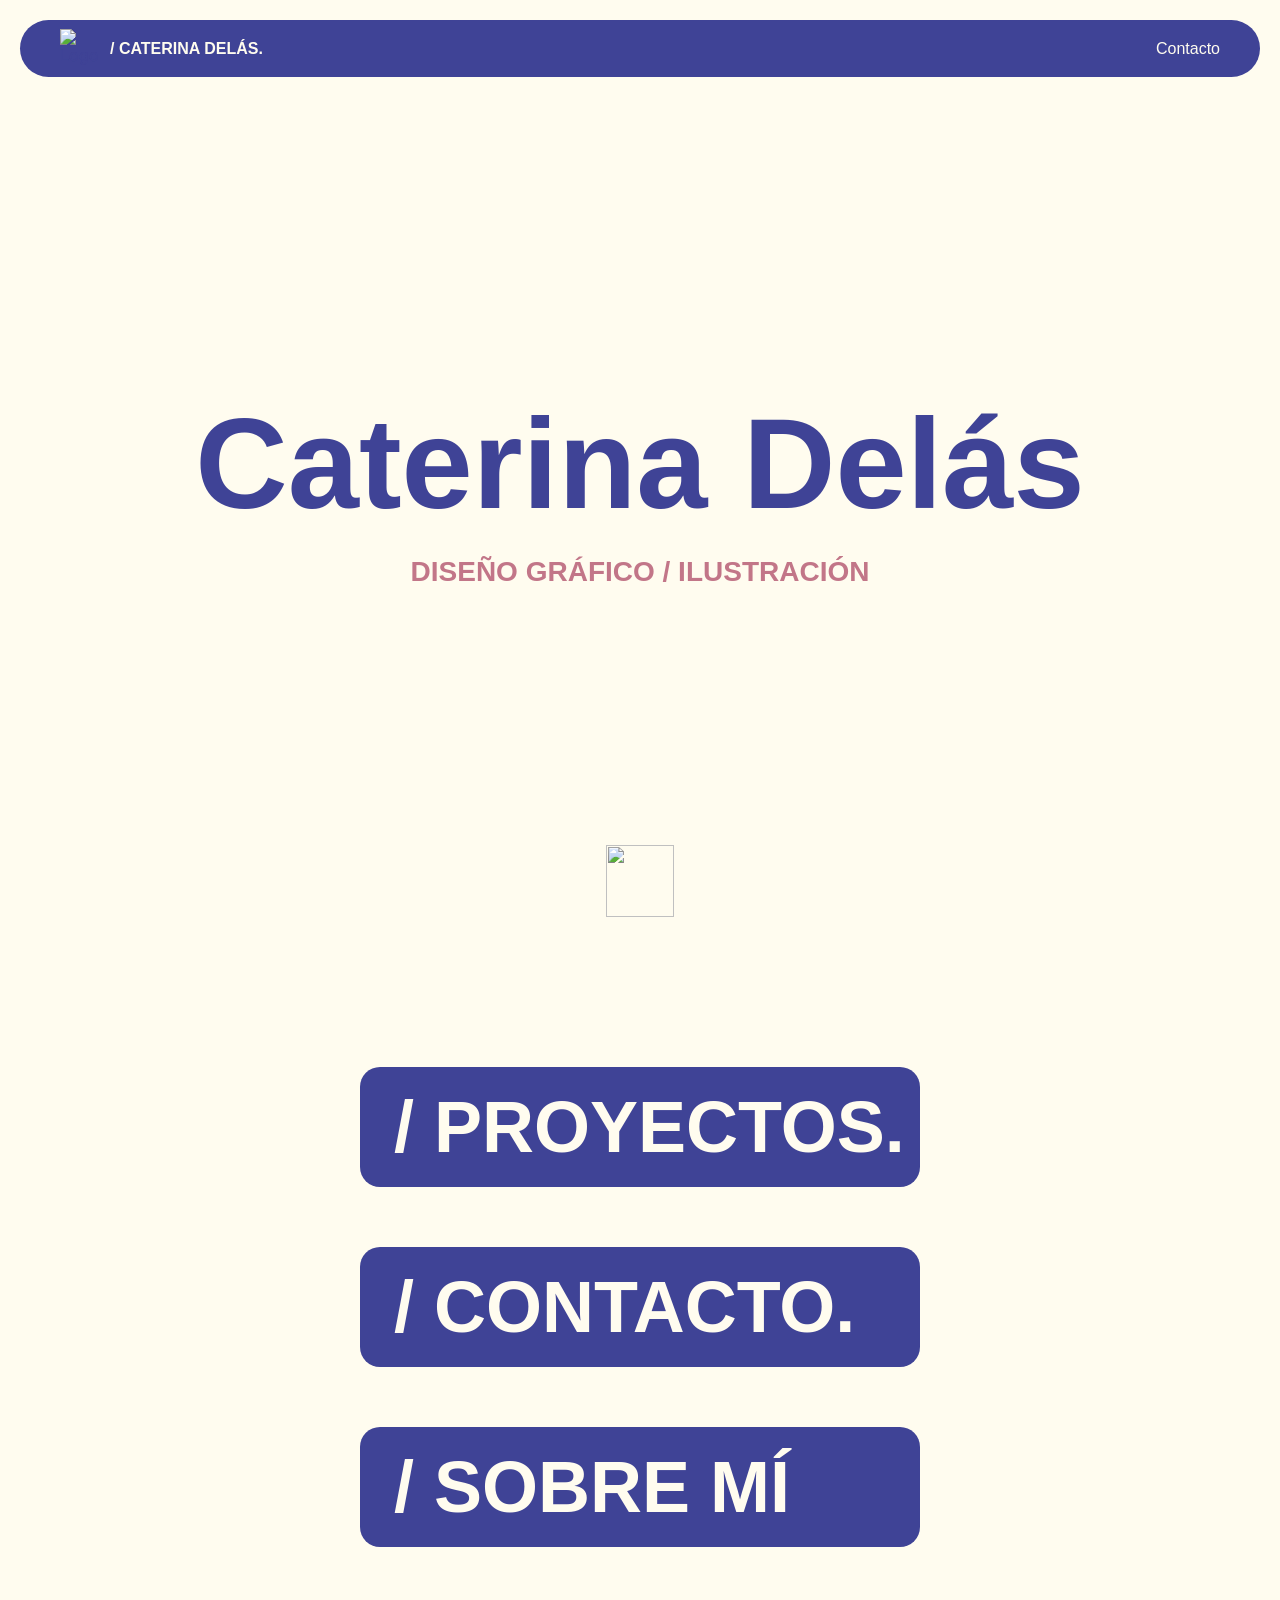
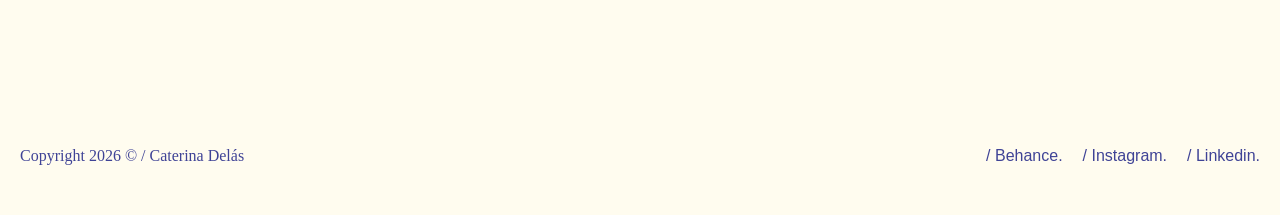
==== commit 1c2009ad: "Actualización 27/10/2026 PREENTREGA PORTFOLIO" ====
--- a/index.html
+++ b/index.html
@@ -3,221 +3,91 @@
 
 <head>
     <meta charset="utf-8" />
-    <title>Caterina Delas - Currículum Vitae</title>
+    <title>Caterina Delas - Portfolio</title>
     <link rel="stylesheet" href="estilos.css">
-    <link rel="icon" type="image/png" href="img/favicon.png">
+    <link rel="icon" type="image/png" href="img/svg/ojo_abierto.svg">
     <style>
         @import url('https://fonts.googleapis.com/css2?family=Inter:ital,opsz,wght@0,14..32,100..900;1,14..32,100..900&display=swap');
     </style>
 </head>
 
 <body>
-    <header>
-        <div>
-            <img src="img/logo_header.png" alt="Logo del header" width="35" height="35">
-            <p>caterina delás / currículum vitae</p>
+
+    <header class="header-container">
+
+        <div class="header-azul">
+
+            <!-- logo / nombre -->
+            <div class="logo-y-nombre">
+                <div class="contenedor-ojito">
+                    <img src="img/SVG/ojo_abierto.svg" alt="Logo ojo abierto" class="ojo-abierto">
+                    <img src="img/SVG/ojo_cerrado.svg" alt="Logo ojo cerrado" class="ojo-cerrado">
+                </div>
+                <p class="header-nombre"> / CATERINA DELÁS. </p>
+            </div>
+
+            <!-- nav -->
+            <nav>
+                <a href="contacto.html" class="botones-nav">Contacto</a>
+            </nav>
+
         </div>
-        <nav>
-            <a href="#contactos-portfolio">Contacto / Portfolio</a>
-        </nav>
+
     </header>
 
     <main>
 
-        <section id="presentacion">
-            <img src="img/imagen_perfil.png" alt="Foto del CV" width="300" height="300">
-            <div>
-                <h1>¡HOLA, SOY CATE!</h1>
-                <p id="bajada">
-                    Estudiante de Diseño y Comunicación visual Amante de la ilustración, el diseño editorial y de los perritos.
-                </p>
+        <section class="portada">
+            <div class="portada-nombre-y-bajada">
+                <h1> Caterina Delás </h1>
+                <h4>DISEÑO GRÁFICO / ILUSTRACIÓN</h4>
             </div>
+
+            <img src="img/SVG/flecha.svg">
         </section>
 
-        <section class="contenido">
+        <section class="contenidos">
+            <div class="contenidos-botones-todos">
 
-            <h2>/ Perfil.</h2>
-            <p>
-                Diseñadora e ilustradora orientada a la creación de identidad visual, proyectos editoriales y
-                comunicación de marca. Mi enfoque de trabajo fusiona la exploración analógica con herramientas
-                digitales, abarcando desde la ilustración y la diagramación hasta la bajada a piezas reales como
-                afiches, merchandising y publicaciones. Busco desarrollar sistemas gráficos coherentes y versátiles que
-                destaquen por su rigor conceptual, su cuidado por la tipografía y un estilo visual propio.
-            </p>
-        </section>
+                <!-- botones -->
+                <a href="proyectos.html">
+                    / PROYECTOS.
+                    <img src="img/SVG/asterisco.svg" alt="Asterisco" class="asterisco-hover">
+                </a>
+                <a href="contacto.html">
+                    / CONTACTO.
+                    <img src="img/SVG/asterisco.svg" alt="Asterisco" class="asterisco-hover">
+                </a>
 
-        <section class="contenido">
-            <div>
-                <h2>/ Formación.</h2>
-                <h4>Licenciatura en Diseño y Comunicación visual</h4>
-                <p> Universidad Nacional de Lanús</p>
-                <p class="duracion"> 2023 - en curso</p>
-            </div>
-        </section>
-
-        <section class="contenido">
-            <div>
-                <h2>/ Experiencia.</h2>
-                <div>
-                    <h4>Trabajos independientes / encargos</h4>
-                    <p> Desarrollo de ilustraciones, identidad de marca, piezas publicitarias y stickers comerciales
-                        para clientes particulares.</p>
-                    <p class="duracion"> 2025 - en curso</p>
-                </div>
-                <div>
-                    <h4>Proyectos académicos de diseño</h4>
-                    <p> Desarrollo integral de proyectos de diseño, incluyendo identidad visual, diseño editorial,
-                        ilustración y piezas de comunicación.</p>
-                    <p class="duracion"> 2023 - en curso</p>
-                </div>
-            </div>
-        </section>
-
-        <section class="contenido">
-            <h2>/ Áreas de diseño.</h2>
-            <ul>
-                <li>Diseño editorial</li>
-                <li>Ilustración</li>
-                <li>identidad visual</li>
-            </ul>
-        </section>
-
-        <section class="contenido">
-            <h2>/ Habilidades.</h2>
-            <ul>
-                <li>Organización y gestión</li>
-                <li>Responsabilidad</li>
-                <li>Trabajo en equipo</li>
-                <li>Autonomía</li>
-                <li>Atención al detalle</li>
-            </ul>
-        </section>
-
-        <section class="contenido">
-            <h2>/ Programas.</h2>
-            <div id="programas">
-                <div class="programas">
-                    <img src="img/logo_illustrator_rosa.png" alt="Logo de Adobe Illustrator" width="35" height="35">
-                    <p>Adobe Illustrator</p>
-                </div>
-                <div class="programas">
-                    <img src="img/logo_photoshop_rosa.png" alt="Logo de Adobe Photoshop" width="35" height="35">
-                    <p>Adobe Photoshop</p>
-                </div>
-                <div class="programas">
-                    <img src="img/logo_indesign_rosa.png" alt="Logo de Adobe Indesign" width="35" height="35">
-                    <p>Adobe Indesign</p>
-                </div>
-            </div>
-        </section>
-
-        <section class="contenido">
-            <h2>/ Idiomas.</h2>
-
-            <ul>
-                <li>Español</li>
-                <li>Inglés</li>
-            </ul>
-        </section>
-
-        <section class="contenido" id="galeria">
-            <h2>/ Galería.</h2>
-            <h3>ILUSTRACIÓN</h3>
-
-            <div class="trabajos-ilustraciones">
-
-                <!-- Acá están las ilustraciones -->
-
-                <div class="descripcion-trabajos-ilustraciones">
-                    <img src="img/trabajos-ilustraciones_fed.jpg" alt="Ilustración para feria FED 2026" width="260" height="345">
-                    <h4>FED 2026</h4>
-                    <p>
-                        Participación en el concurso para el afiche de Feria de Editorxs, 2026.
+                <!-- desplegable-->
+                <button class="desplegable" type="button">
+                    <p>/ SOBRE MÍ</p>
+                    <p class="texto-desplegado">
+                        Diseñadora e ilustradora orientada a la creación de identidad visual, proyectos editoriales y
+                        comunicación de marca.
+                        Fusionando la exploración analógica (mucha) con herramientas digitales, abarcando principalmente
+                        la ilustración, diseño editorial, bajadas a piezas reales como afiches, merch y publicaciones
+                        varias para redes sociales.
+                        PD. Me gusta dibujar perritos, es inevitable.
                     </p>
-                </div>
-
-                <div class="descripcion-trabajos-ilustraciones">
-                    <img src="img/trabajos-ilustraciones_mar-de-soda.jpg" alt="Ilustración para concurso IVESS 2025" width="260" height="345">
-                    <h4>IVESS 2025</h4>
-                    <p>
-                        Participación en la convocatoria de ilustración por la marca Ivess, en el año 2025.
-                    </p>
-                </div>
-
-                <div class="descripcion-trabajos-ilustraciones">
-                    <img src="img/trabajos-ilustraciones_elly-oli.png" alt="Ilustración de Elly y Olivia" width="260" height="345">
-                    <h4>OLI Y ELLY ❤</h4>
-                    <p>
-                        Ilustración hecha por amor al arte en el verano (enero-marzo) de 2026, creo.
-                    </p>
-                </div>
-            </div>
-
-            <!-- Acá están los trabajos de diseño -->
-
-            <h3>DISEÑO EDITORIAL</h3>
-
-            <div class="trabajos-ilustraciones">
-
-                <div class="descripcion-trabajos-ilustraciones">
-                    <img src="img/trabajos-ilustraciones_chumbale-bob.png"
-                        alt="Tapa del libro ¡Chúmbale, Bob rediseñada" width="260" height="345">
-                    <h4>¡CHÚMBALE, BOB!</h4>
-                    <p>
-                        Rediseño editorial y de ilustración de un libro robado de la biblioteca de mi abuela.
-                    </p>
-                </div>
-
-                <div class="descripcion-trabajos-ilustraciones">
-                    <img src="img/trabajos-ilustraciones_epuyen.png" alt="Portada del fanzine Epuyén" width="260" height="345">
-                    <h4>EPUYÉN</h4>
-                    <p>
-                        Fanzine que hice a modo de souvenir de un viaje con unos amigos al sur de
-                        Argentina.
-                    </p>
-                </div>
-
-                <div class="descripcion-trabajos-ilustraciones">
-                    <img src="img/trabajos-ilustraciones_warhol.jpg" alt="Una de las imagenes del TP de Warhol" width="260" height="345">
-                    <h4>WARHOL</h4>
-                    <p>
-                        El trabajo de todo un cuatrimestre para la materia Letra Experimental en la carrera de DYCV
-                        en UNLa.
-                    </p>
-                </div>
+                    <img src="img/SVG/asterisco.svg" alt="Asterisco" class="asterisco-hover">
+                </button>
 
             </div>
 
         </section>
 
-        <div id="contactos-portfolio">
+    </main>
 
-            <section class="contacto-portfolio">
-                <h3>CONTACTO</h3>
-                <p>caterinadelaselli@gmail.com</p>
-            </section>
+    <footer>
+        <p>Copyright 2026 © / Caterina Delás</p>
+        <nav class="footer-nav">
+            <a href="https://www.behance.net/whoskt" target="_blank" class="botones-nav">/ Behance.</a>
+            <a href="https://www.instagram.com/whoskt/?hl=es" target="_blank" class="botones-nav">/ Instagram.</a>
+            <a href="https://www.linkedin.com/in/caterina." target="_blank" class="botones-nav">/ Linkedin.</a>
+        </nav>
+    </footer>
 
-            <section class="contacto-portfolio">
-                <h3>PORTFOLIO</h3>
-
-                <div id="redes">
-                    <div class="img-red">
-                        <img src="img/logo_behance.png" alt="Logo de Behance" width="25" height="25">
-                        <a href="https://www.behance.net/whoskt">Behance</a>
-                    </div>
-                    <div class="img-red">
-                        <img src="img/logoinstagram-05.png" alt="Logo de Instagram" width="25" height="25">
-                        <a href="https://www.instagram.com/whoskt/">Instagram</a>
-                    </div>
-                </div>
-            </section>
-
-        </div>
-
-    </main>
-    <footer>
-        <p id="lugar">Buenos Aires, Argentina</p>
-    </footer>
 </body>
 
 </html>
--- a/estilos.css
+++ b/estilos.css
@@ -1,8 +1,7 @@
 /* CSS DOCUMENT */
 @charset "UTF-8";
 
-/* FONTFACE PARA TÍTULOS/SUBT. */
-
+/* CHILLAX FONT */
 @font-face {
     font-family: 'Chillax REGULAR';
     src: url(fuentes/Chillax-Regular.otf) format(opentype);
@@ -31,179 +30,897 @@
     font-style: normal;
 }
 
+/* VARIABLES/ESTILOS */
+:root {
+    --blancont: #FFFCEF;
+    --azul: #3F4396;
+    --azul-texto: #2D2F6B;
+    --rosita: #D48C9E;
+    --rosa-texto: #C27688;
+}
+
 /* SELECTORES UNIVERSALES */
 * {
-    font-family: 'Inter';
+    font-family: Inter;
+    box-sizing: border-box;
     margin: 0;
-    box-sizing: border-box;
-    font-size: 1rem;
-}
-
-/* ESTILOS EN GENERAL */
+    padding: 0;
+    color: var(--azul);
+    font-size: 16px;
+
+}
+
+/* BARRA DEL DESPLAZAMIENTO */
+
+::-webkit-scrollbar {
+    width: 10px;
+    height: 10px;
+}
+
+::-webkit-scrollbar-track {
+    background: transparent;
+}
+
+::-webkit-scrollbar-thumb {
+    background-color: var(--rosita);
+    border-radius: 10px;
+}
+
+/* ANIMACIONES */
+.contenedor-ojito {
+    position: relative;
+    width: 40px;
+    height: 40px;
+}
+
+.contenedor-ojito img {
+    position: absolute;
+    top: 0;
+    left: 0;
+    width: 100%;
+    height: 100%;
+    object-fit: contain;
+}
+
+@keyframes pestaneo {
+
+    0%,
+    90%,
+    100% {
+        opacity: 0;
+    }
+
+    93%,
+    97% {
+        opacity: 1;
+    }
+}
+
+.ojo-cerrado {
+    animation: pestaneo 2s infinite ease-in-out;
+}
+
+@keyframes flotar {
+    0% {
+        transform: translateY(0);
+    }
+
+    50% {
+        transform: translateY(15px);
+    }
+
+    100% {
+        transform: translateY(0);
+    }
+}
+
+/** BODYs**/
+body {
+    display: flex;
+    flex-direction: column;
+    align-items: center;
+    gap: 100px;
+    background-color: var(--blancont);
+    overflow-x: hidden;
+    width: 100%;
+    max-width: 1440px;
+    margin: 0 auto;
+    box-sizing: border-box;
+}
 
 a {
     text-decoration: none;
-    color: inherit;
-    font-family: 'Chillax REGULAR';
-}
-
-body {
-    background-color: rgb(255, 246, 205);
-    padding: 0;
-    min-width: 300px;
-}
-
-header {
-    background-color: rgb(66, 66, 160);
-    padding: 15px 20px;
+}
+
+/** HEADERs **/
+.header-container {
+    width: 100%;
+    display: flex;
+    justify-content: center;
+    align-items: center;
+    padding: 20px 20px;
+}
+
+.header-azul {
+    background-color: var(--azul);
+    border-radius: 100px;
     display: flex;
     justify-content: space-between;
+    align-items: center;
+    width: 100%;
+    max-width: 1440px;
+    min-width: 590px;
+    padding: 12px 40px;
+    box-sizing: border-box;
+}
+
+header p {
+    color: var(--blancont);
+    font-family: Chillax, sans-serif;
+    font-size: 16px;
+    font-weight: 600;
+}
+
+.logo-y-nombre {
+    display: flex;
+    height: 33px;
+    align-items: center;
+    gap: 10px;
+}
+
+nav {
+    display: flex;
+    flex-direction: row;
+    gap: 20px;
+}
+
+.botones-nav {
+    font-family: 'Chillax', sans-serif;
+    font-size: 16px;
+    font-weight: 400;
+    color: var(--blancont);
+    transition: font-weight 0.15s ease;
+}
+
+.botones-nav:hover {
+    font-weight: 600;
+}
+
+/** FOOTERs **/
+footer {
+    display: flex;
+    justify-content: space-between;
+    align-items: center;
+    max-width: 1440px;
+    width: 100%;
+    margin: 0 auto;
+    padding: 40px 20px;
+    box-sizing: border-box;
+}
+
+footer p {
+    font-family: Chillax;
+    color: var(--azul);
+    margin: 10px 0;
+}
+
+.footer-nav a {
+    color: var(--azul);
+}
+
+/** INDEX.HTML **/
+
+/* INDEX.HTML - MAIN */
+main {
+    display: flex;
+    width: 100%;
+    flex-direction: column;
+    align-items: flex-start;
+    gap: 100px;
+}
+
+/* INDEX.HTML - section portada */
+.portada {
+    position: relative;
+    display: flex;
+    flex-direction: column;
+    justify-content: space-between;
+    align-items: center;
+    width: 100%;
+    max-width: 1440px;
+    min-height: 80vh;
+    margin: 0 auto;
+    gap: 40px;
+    box-sizing: border-box;
+}
+
+.portada-nombre-y-bajada {
+    display: flex;
+    flex-direction: column;
+    text-align: center;
+    align-items: center;
+    gap: 20px;
+    margin: auto 0;
+}
+
+.portada-nombre-y-bajada h1 {
+    color: var(--azul);
+    text-align: center;
+    font-family: Chillax, sans-serif;
+    font-size: clamp(40px, 10vw, 160px);
+    font-weight: 600;
+    line-height: 1.1;
+
+}
+
+.portada-nombre-y-bajada h4 {
+    color: var(--rosa-texto);
+    text-align: center;
+    font-family: Chillax, sans-serif;
+    font-size: clamp(16px, 2.5vw, 28px);
+    font-weight: 600;
+    line-height: 1.2;
+}
+
+/* INDEX.HTML - flechita de portada */
+.portada img {
+    position: relative;
+    width: 68px;
+    height: 72px;
+    animation: flotar 1s ease-in-out infinite;
+    margin-top: 20px;
+}
+
+/* INDEX.HTML -  section contenidos */
+.contenidos {
+    display: flex;
+    flex-direction: row;
+    width: 100%;
+    max-width: 1440px;
+    padding: 50px 0;
+    align-items: center;
+    box-sizing: border-box;
+    gap: 60px
+}
+
+.contenidos-botones-todos {
+    display: flex;
+    width: 100%;
+    max-width: auto;
+    flex-direction: column;
+    align-items: center;
+    gap: 60px;
+}
+
+/* INDEX.HTML - proyectos y contacto */
+
+.contenidos-botones-todos a {
+    display: flex;
+    width: 100%;
+    max-width: 560px;
+    padding: 24px 34px;
+    align-items: center;
+    justify-content: space-between;
+    gap: 10px;
+    border-radius: 20px;
+    background: var(--azul);
+    color: var(--blancont);
+    font-family: Chillax, sans-serif;
+    font-size: 72px;
+    font-weight: 600;
+    line-height: 72px;
+    box-sizing: border-box;
+    white-space: nowrap;
+    transition: width 0.3s ease, padding 0.3s ease, background-color 0.3s ease;
+}
+
+.contenidos-botones-todos a .asterisco-hover {
+    width: 0;
+    height: 0;
+    opacity: 0;
+    transform: scale(0.5);
+    transition: all 0.3s ease;
+}
+
+.contenidos-botones-todos a:hover {
+    max-width: 630px;
+    width: 100%;
+    padding: 42px 34px;
+    align-items: flex-start;
+    background: var(--rosita);
+}
+
+.contenidos-botones-todos a:hover .asterisco-hover {
+    width: 44px;
+    height: 34px;
+    opacity: 1;
+    transform: scale(1);
+}
+
+/* INDEX.HTML - sobre mí (el desplegable) */
+.desplegable {
+    display: flex;
+    flex-direction: column;
+    align-items: flex-start;
+    justify-content: flex-start;
+    width: 100%;
+    max-width: 560px;
+    padding: 24px 34px;
+    border-radius: 20px;
+    border: none;
+    background: var(--azul);
+    color: var(--blancont);
+    font-family: Chillax, sans-serif;
+    font-size: 72px;
+    font-weight: 600;
+    line-height: 72px;
+    box-sizing: border-box;
+    overflow: hidden;
+    cursor: default;
+    position: relative;
+    text-align: left;
+    transition: width 0.3s ease, height 0.3s ease, padding 0.3s ease, background-color 0.3s ease;
+}
+
+.desplegable p {
+    color: var(--blancont);
+    font-family: Chillax, sans-serif;
+    font-size: 72px;
+    font-weight: 600;
+    line-height: 72px;
+}
+
+.desplegable p:first-child {
+    margin: 0;
+    white-space: nowrap;
+}
+
+.desplegable .texto-desplegado {
+    opacity: 0;
+    font-size: 22px;
+    font-weight: 400;
+    line-height: 32px;
+    margin-top: 0;
+    max-height: 0;
+    overflow: hidden;
+    transition: opacity 0.3s ease, max-height 0.3s ease, margin-top 0.3s ease;
+}
+
+.desplegable .asterisco-hover {
+    width: 0;
+    height: 0;
+    opacity: 0;
+    transition: all 0.3s ease;
+}
+
+.desplegable:hover {
+    max-width: 630px;
+    width: 100%;
+    height: auto;
+    padding: 42px 34px;
+    background: var(--rosita);
+}
+
+.desplegable:hover .texto-desplegado {
+    opacity: 1;
+    max-height: 500px;
+    margin-top: 28px;
+}
+
+.desplegable:hover .asterisco-hover {
+    width: 44px;
+    height: 34px;
+    opacity: 1;
+    position: absolute;
+    top: 42px;
+    right: 34px;
+}
+
+/** CONTACTO.HTML **/
+
+/* CONTACTO.HTML - MAIN */
+
+/* CONTACTO.HTML - grilla contenedor */
+.contacto-grid {
+    display: grid;
+    grid-template-columns: 1fr 1fr;
+    width: 100vw;
+    height: 100vh;
+    max-width: none;
+    box-sizing: border-box;
+    margin: 0px;
+    padding: 0px;
+
+}
+
+/* CONTACTO.HTML - imagen */
+
+.contacto-imagen {
+    background-color: var(--azul);
+    padding: 100px;
+    width: 100%;
+    height: 100%;
+    display: flex;
+    justify-content: center;
+    align-items: center;
+    height: 100%;
+    box-sizing: border-box;
+}
+
+/* CONTACTO.HTML - formulario */
+
+.contacto-formulario {
+    width: 100%;
+    height: 100vh;
+    overflow-y: auto;
+    display: flex;
+    flex-direction: column;
+    justify-content: flex-start;
+    align-items: flex-start;
+    padding: 60px;
+    box-sizing: border-box;
+    background-color: var(--blancont);
+    gap: 40px;
+}
+
+.data-formulario {
+    display: flex;
+    flex-direction: column;
+    gap: 20px;
+}
+
+.contacto-formulario p {
+    font-family: Chillax;
+    font-size: 22px;
+    font-style: italic;
+    font-weight: 500;
+}
+
+/* CONTACTO.HTML - volver al inicio */
+
+.contacto-formulario a {
+    width: 204px;
+    height: 36px;
+    background-color: var(--rosita);
+    color: var(--blancont);
+    padding: 8px 32px;
+    border-radius: 20px;
+    font-family: Chillax;
+    font-weight: 400;
+    font-size: 16px;
+    cursor: pointer;
+    text-transform: uppercase;
+    display: inline-block;
+    border: none;
+}
+
+/* CONTACTO.HTML - h1 */
+
+.contacto-formulario h1 {
+    font-family: Chillax;
+    font-size: 68px;
+    font-weight: 600;
+    line-height: 68px;
+}
+
+#trabajemos {
+    color: var(--azul)
+}
+
+#juntos {
+    color: var(--rosita)
+}
+
+#formulario {
+    display: flex;
+    flex-direction: column;
+    gap: 40px;
+}
+
+/* CONTACTO.HTML - inputs */
+
+label {
+    font-weight: 500;
+    font-size: 18px;
+}
+
+.formulario-columna {
+    display: flex;
+    flex-direction: row;
+    gap: 40px;
+}
+
+.input-columna {
+    display: flex;
+    flex-direction: column;
+    gap: 10px;
+}
+
+.formulario-columna input {
+
+    width: auto;
+    padding: 16px 20px;
+    background-color: #E2E2E6;
+    border: none;
+    border-radius: 12px;
+    font-family: Chillax, sans-serif;
+    font-size: 16px;
+    color: var(--azul);
+    box-sizing: border-box;
+    outline: none;
+}
+
+/* esto se supone que saca las flechitas del input de "edad" */
+
+input[type="number"]::-webkit-inner-spin-button,
+input[type="number"]::-webkit-outer-spin-button {
+    -webkit-appearance: none;
+    margin: 0;
+}
+
+#input-mensaje {
+    display: flex;
+    flex-direction: column;
+    gap: 10px;
+}
+
+#input-mensaje textarea {
+    width: 100%;
+    max-width: 600px;
+    height: 140px;
+    padding: 16px 20px;
+    background-color: #E2E2E6;
+    border: none;
+    border-radius: 24px;
+    font-family: Chillax, sans-serif;
+    font-size: 16px;
+    color: var(--azul);
+    box-sizing: border-box;
+    outline: none;
+    resize: none;
+}
+
+/* esto le agrega color al asterisco en los campos obligatorios*/
+
+.campo-obligatorio {
+    color: var(--rosita);
+    font-weight: bold;
+}
+
+/* CONTACTO.HTML - enviar o submit */
+
+.contacto-formulario button {
+    width: 144px;
+    height: 44px;
+    background-color: var(--azul);
+    color: var(--blancont);
+    padding: 8px 32px;
+    border-radius: 20px;
+    font-family: Chillax;
+    font-weight: 600;
+    font-size: 20px;
+    cursor: pointer;
+    text-transform: uppercase;
+    display: inline-block;
+    border: none;
+}
+
+/** PROYECTOS.HTML **/
+
+/* PROYECTOS.HTML - MAIN*/
+
+.proyectos-titulo {
+    color: var(--Rosita, #DB8E9E);
+    font-family: Chillax;
+    font-size: 80px;
+    font-weight: 600;
+    line-height: 80px;
+}
+
+.proyectos-grupos {
+    display: flex;
+    flex-direction: column;
+    gap: 100px;
+}
+
+.proyectos-grupos h2 {
+    color: var(--Azul, #4242A0);
+    font-family: Chillax;
+    font-size: 40px;
+    font-weight: 400;
+    line-height: 40px;
+}
+
+.proyectos-grupos img {
+    border-radius: 20px;
+}
+
+/* PROYECTOS.HTML - grupos de tarjetas */
+
+.proyectos {
+    display: flex;
+    flex-direction: column;
+    align-items: flex-start;
+    align-content: flex-start;
+    gap: 40px;
+    flex-wrap: wrap;
+}
+
+/* PROYECTOS.HTML - filas de tarjetas */
+
+.fila {
+    display: flex;
+    align-items: center;
+    align-content: center;
+    gap: 16px;
+    flex-wrap: wrap;
+}
+
+/* PROYECTOS.HTML - tarjetas */
+
+.tarjeta-proyecto {
+    position: relative;
+    display: inline-block;
+    border-radius: 20px;
+    overflow: hidden;
+    text-decoration: none;
+    cursor: pointer;
+}
+
+.proyecto-portada {
+    object-fit: cover;
+}
+
+.proyecto-overlay {
+    position: absolute;
+    top: 0;
+    left: 0;
+    width: 469px;
+    height: 308px;
+    background-color: var(--azul);
+    display: flex;
+    align-items: center;
+    justify-content: center;
+    padding: 40px;
+    box-sizing: border-box;
+    border-radius: 20px;
+    opacity: 0;
+    transition: opacity 0.3s ease;
+}
+
+.proyecto-overlay p {
+    color: var(--blancont);
+    font-family: Chillax;
+    font-size: 32px;
+    font-weight: 500;
+    line-height: 36px;
+    margin: 0;
+
+}
+
+/* PROYECTOS.HTML - tarjetas - hover */
+.tarjeta-proyecto:hover .proyecto-overlay {
+    opacity: 90%;
+}
+
+/* PROYECTOS.HTML - visuales */
+
+.tarjeta-visuales {
+    display: flex;
+    flex-direction: column;
+    align-items: flex-start;
+    gap: 20px;
+}
+
+.tarjeta-visuales video {
+    border-radius: 20px;
+}
+
+.bajada-ilustraciones-visuales {
+    display: flex;
+    height: 28px;
+    align-items: center;
+    gap: 12px;
+}
+
+.bajada-ilustraciones-visuales-fecha {
+    border-radius: 16px;
+    background: var(--Azul, #4242A0);
+    display: flex;
+    height: 28px;
+    width: 70px;
+    justify-content: center;
+    align-items: center;
+    color: var(--Blancont, #FFFCEF);
+    font-family: Chillax;
+    font-size: 18px;
+    font-weight: 500;
+    line-height: 20px;
+}
+
+/* PROYECTOS.HTML - grilla */
+
+.grid-container-ilustraciones {
+
+    width: 100%;
+    max-width: 1440px;
+    height: auto;
+    display: grid;
+    grid-template-columns: repeat(4, 348px);
+    grid-template-rows: auto;
+    gap: 40px 20px;
+    grid-gap: 40px 20px;
+}
+
+.a {
+    grid-column-start: 1;
+    grid-column-end: 3;
+}
+
+
+/* PROYECTOS.HTML - grilla - items */
+
+.grid-item {
+    display: flex;
+    flex-direction: column;
+    gap: 20px;
+}
+
+.grid-item img {
+    border-radius: 20px;
+    width: 100%;
+    height: 100%;
+    object-fit: cover;
+    transition: transform 0.3s ease;
+}
+
+/* items - hover */
+
+.grid-item:hover img {
+    transform: scale(1.05)
+}
+
+/* PROYECTOS.HTML - currículum */
+
+.curriculum-accordion {
+    width: 100%;
+    max-width: 1440px;
+    margin: 40px auto;
+    display: flex;
+    flex-direction: column;
+    align-items: center;
+}
+
+.curriculum-accordion summary {
+    list-style: none;
+    cursor: pointer;
+    background-color: var(--rosita);
+    color: var(--blancont);
+    padding: 12px 32px;
+    border-radius: 20px;
+    font-family: Chillax;
+    font-weight: 400;
+    font-size: 16px;
+    text-transform: uppercase;
+    display: inline-block;
+    transition: transform 0.2s ease;
+    text-align: center;
+}
+
+.curriculum-accordion summary::-webkit-details-marker {
+    display: none;
+}
+
+.curriculum-accordion summary:hover {
+    transform: scale(1.05);
+}
+
+.curriculum-accordion[open] > summary {
+    display: none;
+}
+
+.curriculum-contenido-interno {
+    display: flex;
+    flex-direction: column;
+    gap: 40px;
+    width: 100%;
+    padding: 40px 80px;
+    box-sizing: border-box;
+    background-color: transparent;
+}
+
+.contenedor-boton-cerrar {
+    display: flex;
+    justify-content: center;
+    margin-top: 40px;
+}
+
+.boton-curriculum.cerrar {
+    background-color: var(--rosita);
+    color: var(--blancont);
+    padding: 12px 32px;
+    border-radius: 20px;
+    font-family: Chillax;
+    font-weight: 400;
+    font-size: 16px;
+    cursor: pointer;
+    text-transform: uppercase;
+    border: none;
+    transition: transform 0.2s ease;
+}
+
+.boton-curriculum.cerrar:hover {
+    transform: scale(1.05);
+}
+
+/* Títulos h2 unificados */
+.curriculum-contenido-interno h2 {
+    font-family: Chillax;
+    color: var(--azul);
+    font-size: 1.8rem;
+    font-weight: 600;
+    margin-top: 50px;
+    margin-bottom: 30px;
+}
+
+.contenido {
+    display: flex;
+    flex-direction: column;
+    gap: 16px;
+    width: 100%;
+    max-width: 1000px;
+}
+
+.contenido p {
+    color: var(--azul-texto);
+    line-height: 1.3rem;
+    font-size: 1rem;
+    margin: 0;
+}
+
+.contenido h4 {
+    color: var(--azul);
+    margin: 10px 0 5px 0;
+    font-size: 1.2rem;
+}
+
+.contenido .duracion {
+    color: var(--rosa-texto);
+    margin: 10px 0;
+    font-weight: 500;
+}
+
+.secciones-agrupadas {
+    display: flex;
+    flex-direction: row;
     flex-wrap: wrap;
     gap: 40px;
-    position: fixed;
-    top: 0;
-    width: 100%;
-    align-items: center;
-    font-size: 1rem;
-
-    div {
-        display: flex;
-        align-items: center;
-        gap: 20px;
-    }
-
-    p {
-        font-family: 'Chillax REGULAR';
-        color: rgb(255, 246, 205);
-    }
-
-    nav a {
-        font-family: 'Chillax MEDIUM';
-        font-size: 1rem;
-        padding: 4px 12px;
-        background: rgb(255, 246, 205);
-        border-radius: 100px;
-        color: rgb(66, 66, 160);
-    }
-}
-
-main {
-    margin: 100px 50px 50px 50px;
-    display: flex;
-    flex-direction: column;
-    align-items: center;
-}
-
-footer {
-    text-align: center;
-    background-color: rgb(66, 66, 160);
-    color: rgb(255, 246, 205);
-    padding: 20px;
-}
-
-p {
-    text-wrap-style: pretty;
-    font-size: 1rem;
-}
-
-li::marker {
-    color: rgb(66, 66, 160);
-}
-
-ul {
-    line-height: 1.3rem;
-}
-
-/* título */
-
-h1 {
-    font-family: 'Chillax MEDIUM';
-    color: rgb(255, 246, 205);
-    font-size: 3rem;
-}
-
-/* subtítulos */
-h2,
-h3 {
-    font-family: 'Chillax MEDIUM';
-    color: rgb(66, 66, 160);
-}
-
-h2 {
-    font-size: 1.8rem;
-    margin-top: 50px;
-    margin-bottom: 30px;
-}
-
-h3 {
-    font-size: 1rem;
-    line-height: 1.3rem;
-    color: rgb(255, 246, 205);
-    letter-spacing: 8px;
-}
-
-h4 {
-    color: rgb(66, 66, 160);
-    margin: 10px 0 5px 0;
-    font-size: 1.2rem;
-}
-
-/* SELECTORES DE CLASE O ID */
-
-/* 2. MAIN */
-
-#presentacion {
-    background-color: rgb(66, 66, 160);
-    border-radius: 40px;
-    padding: 40px 60px;
-    display: flex;
-    flex-direction: row;
-    flex-wrap: wrap;
-    align-items: center;
-    gap: 50px;
-    line-height: 6rem;
-    margin: 20px;
-}
-
-#bajada {
-    font-family: 'Chillax REGULAR';
-    color: rgb(255, 246, 205);
-    line-height: 2.3rem;
-    font-size: 1.6rem;
-    margin-bottom: 20px;
-    max-width: 700px;
-}
-
-.contenido {
-    min-width: 300px;
-    width: 100%;
-    max-width: 1000px;
-
-    p {
-        color: rgb(63, 63, 63);
-        width: 100%;
-        line-height: 1.3rem;
-    }
-
-    ul {
-        line-height: 1.7rem;
-    }
-
-    .duracion {
-        color: #e18297c9;
-        margin: 10px 0;
-        font-weight: 500;
-        /* Bold */
-    }
-}
-
-/*SECCIÓN PROGRAMAS*/
-
-#programas {
-    display: flex;
-    flex-direction: row;
-    flex-wrap: wrap;
-    gap: 20px;
+    margin-top: 20px;
+    justify-content: space-between;
+}
+
+.secciones {
+    display: flex;
+    flex-direction: column;
+    gap: 12px;
+    flex: 1;
+    min-width: 200px;
+}
+
+.secciones ul {
+    list-style: disc;
+    padding-left: 20px;
+    margin: 0;
+    line-height: 1.7rem;
+}
+
+.secciones li::marker {
+    color: var(--rosita);
+}
+
+.secciones li {
+    color: var(--azul-texto);
+    font-size: 0.95rem;
 }
 
 .programas {
@@ -211,108 +928,6 @@
     gap: 10px;
     align-items: center;
     font-style: italic;
-}
-
-/*ACÁ TERMINA SECCIÓN PROGRAMAS*/
-
-#galeria {
-    background-color: #e18297c9;
-    border-radius: 40px;
-    padding: 40px;
-    margin: 100px 0 150px 0;
-
-    h2 {
-        margin: 10px 0 20px 0;
-        color: rgb(255, 246, 205);
-    }
-
-    h3 {
-        text-align: center;
-        margin: 30px 0 20px 0;
-        font-size: 1.3rem;
-    }
-}
-
-.trabajos-ilustraciones {
-    display: flex;
-    gap: 15px;
-    justify-content: center;
-    flex-wrap: wrap;
-
-    img {
-        max-width: 100%;
-        object-fit: contain;
-        border-radius: 20px;
-    }
-
-    h4 {
-        font-family: 'Chillax MEDIUM';
-        font-size: 0.9rem;
-        color: #e18297c9;
-        line-height: 1.3rem;
-        margin: 10px 0 5px 0;
-    }
-}
-
-.descripcion-trabajos-ilustraciones {
-    background-color: rgb(255, 246, 205);
-    border-radius: 20px;
-    padding: 15px;
-    margin-top: 10px;
-    width: 290px;
-
-    p {
-        font-size: 0.9rem;
-        color: rgb(66, 66, 160);
-        line-height: 1.3rem;
-    }
-}
-
-#contactos-portfolio {
-    margin-top: 50px;
-    display: flex;
-    gap: 30px;
-    flex-wrap: wrap;
-}
-
-.contacto-portfolio {
-
-    p {
-        font-family: 'Chillax REGULAR';
-        font-size: 0.8rem;
-        color: rgb(255, 246, 205);
-        margin-top: 20px;
-    }
-
-    background: rgb(66, 66, 160);
-    border-radius: 100px;
-    width: 350px;
-    padding: 20px 60px;
-    text-align: center;
-}
-
-/* 3. FOOTER */
-
-#redes {
-    display: flex;
-    justify-content: center;
-    gap: 10px;
-    margin: 15px 0 15px 0;
-
-    a {
-        color: rgb(255, 246, 205);
-        font-size: 0.8rem;
-    }
-}
-
-.img-red {
-    display: flex;
-    align-items: center;
-    gap: 8px;
-    line-height: 1rem;
-}
-
-#lugar {
-    font-size: 0.8rem;
-    color: rgb(255, 246, 205);
+    color: var(--azul-texto);
+    margin-bottom: 8px;
 }
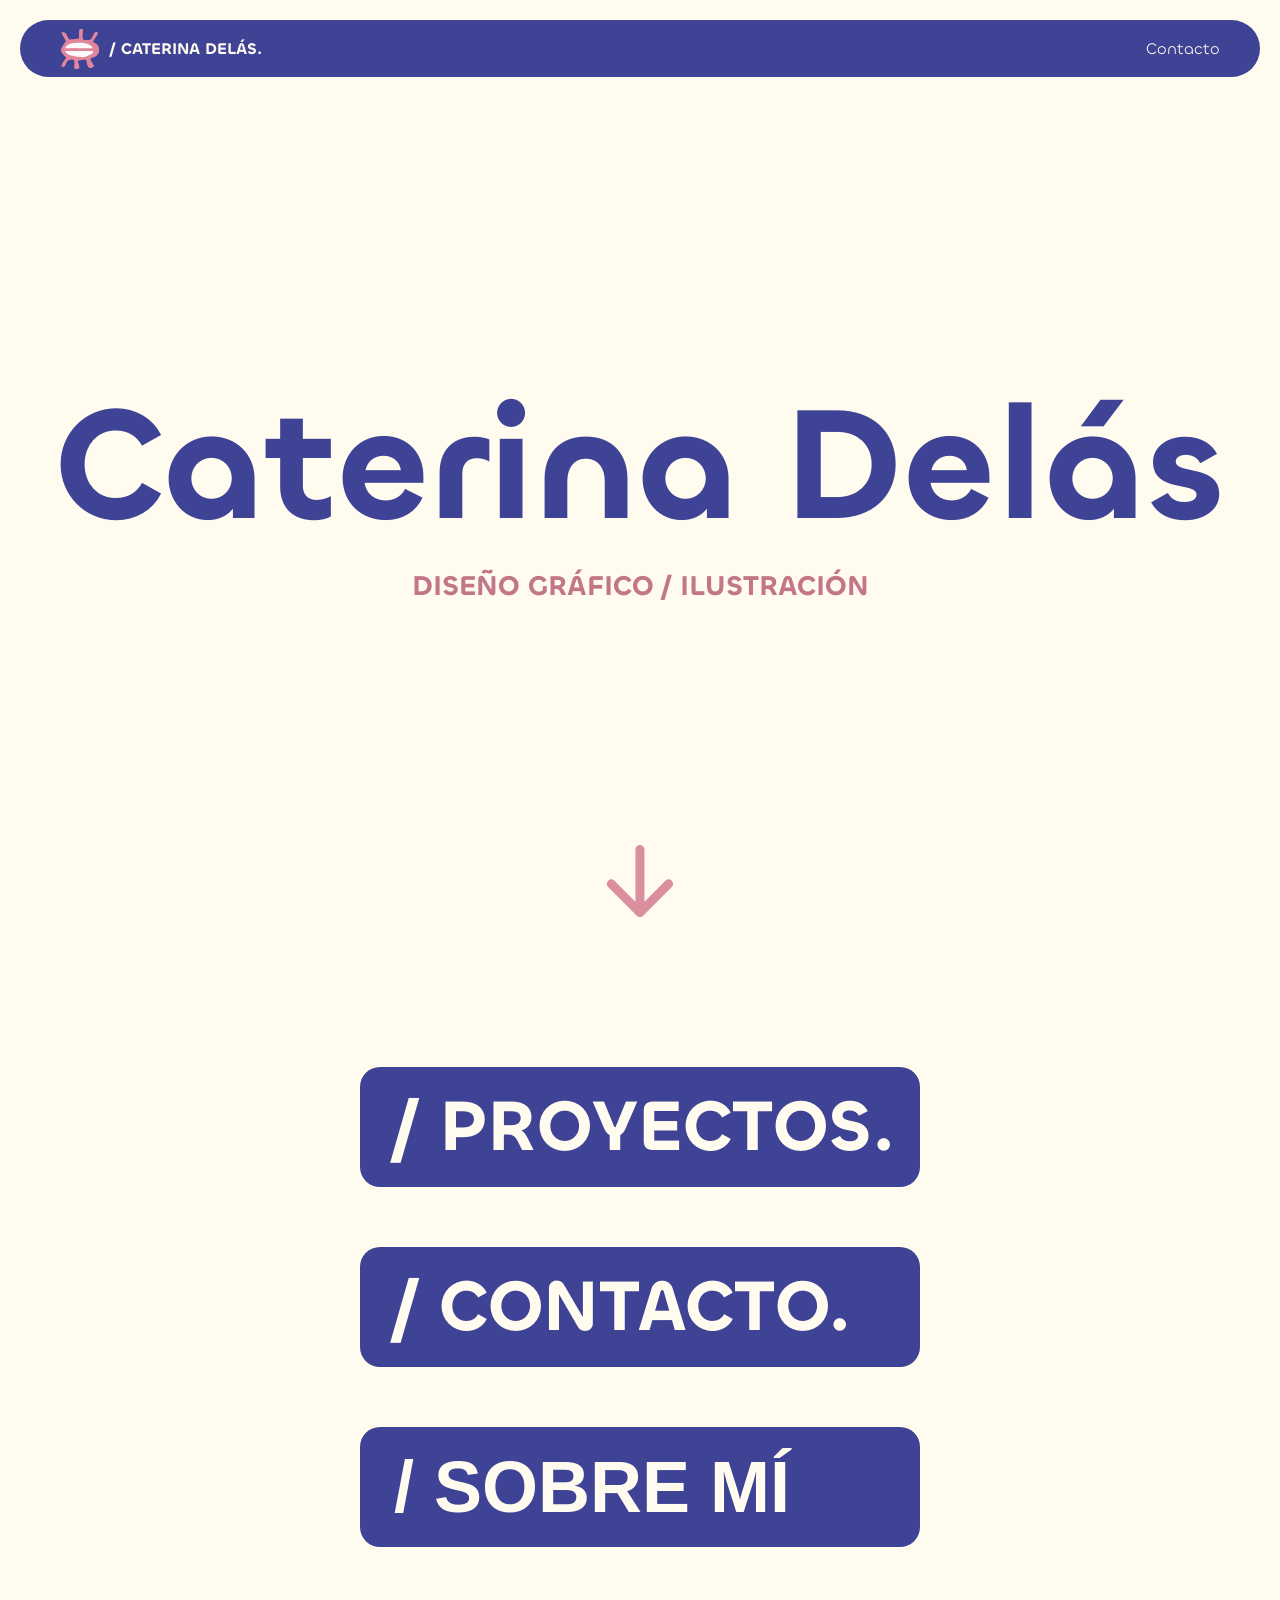
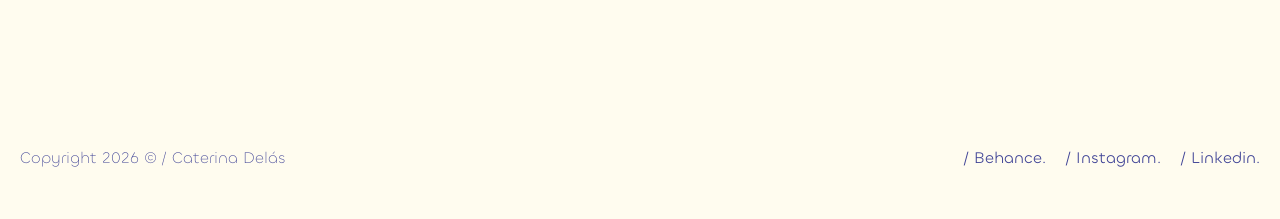
==== commit 1249800f: "Actualización 26/10/2026 PREENTREGA PORTFOLIO" ====
--- a/index.html
+++ b/index.html
@@ -20,8 +20,8 @@
             <!-- logo / nombre -->
             <div class="logo-y-nombre">
                 <div class="contenedor-ojito">
-                    <img src="img/SVG/ojo_abierto.svg" alt="Logo ojo abierto" class="ojo-abierto">
-                    <img src="img/SVG/ojo_cerrado.svg" alt="Logo ojo cerrado" class="ojo-cerrado">
+                    <img src="img/svg/ojo_abierto.svg" alt="Logo ojo abierto" class="ojo-abierto">
+                    <img src="img/svg/ojo_cerrado.svg" alt="Logo ojo cerrado" class="ojo-cerrado">
                 </div>
                 <p class="header-nombre"> / CATERINA DELÁS. </p>
             </div>
@@ -43,7 +43,7 @@
                 <h4>DISEÑO GRÁFICO / ILUSTRACIÓN</h4>
             </div>
 
-            <img src="img/SVG/flecha.svg">
+            <img src="img/svg/flecha.svg">
         </section>
 
         <section class="contenidos">
@@ -52,11 +52,11 @@
                 <!-- botones -->
                 <a href="proyectos.html">
                     / PROYECTOS.
-                    <img src="img/SVG/asterisco.svg" alt="Asterisco" class="asterisco-hover">
+                    <img src="img/svg/asterisco.svg" alt="Asterisco" class="asterisco-hover">
                 </a>
                 <a href="contacto.html">
                     / CONTACTO.
-                    <img src="img/SVG/asterisco.svg" alt="Asterisco" class="asterisco-hover">
+                    <img src="img/svg/asterisco.svg" alt="Asterisco" class="asterisco-hover">
                 </a>
 
                 <!-- desplegable-->
@@ -70,7 +70,7 @@
                         varias para redes sociales.
                         PD. Me gusta dibujar perritos, es inevitable.
                     </p>
-                    <img src="img/SVG/asterisco.svg" alt="Asterisco" class="asterisco-hover">
+                    <img src="img/svg/asterisco.svg" alt="Asterisco" class="asterisco-hover">
                 </button>
 
             </div>
--- a/estilos.css
+++ b/estilos.css
@@ -2,31 +2,46 @@
 @charset "UTF-8";
 
 /* CHILLAX FONT */
+
+@font-face {
+    font-family: 'Chillax EXTRALIGHT';
+    src: url(fuentes/Chillax-Extralight.otf) format(opentype);
+    font-weight: 200;
+    font-style: normal;
+}
+
+@font-face {
+    font-family: 'Chillax LIGHT';
+    src: url(fuentes/Chillax-Light.otf) format(opentype);
+    font-weight: 300;
+    font-style: normal;
+}
+
 @font-face {
     font-family: 'Chillax REGULAR';
     src: url(fuentes/Chillax-Regular.otf) format(opentype);
-    font-weight: normal;
-    font-style: normal;
-}
-
-@font-face {
-    font-family: 'Chillax EXTRALIGHT';
-    src: url(fuentes/Chillax-Extralight.otf) format(opentype);
-    font-weight: 100;
+    font-weight: 400;
     font-style: normal;
 }
 
 @font-face {
     font-family: 'Chillax MEDIUM';
     src: url(fuentes/Chillax-Medium.otf) format(opentype);
-    font-weight: medium;
+    font-weight: 500;
+    font-style: normal;
+}
+
+@font-face {
+    font-family: 'Chillax SEMIBOLD';
+    src: url(fuentes/Chillax-Semibold.otf) format(opentype);
+    font-weight: 600;
     font-style: normal;
 }
 
 @font-face {
     font-family: 'Chillax BOLD';
     src: url(fuentes/Chillax-Bold.otf) format(opentype);
-    font-weight: bold;
+    font-weight: 700;
     font-style: normal;
 }
 
@@ -47,6 +62,7 @@
     padding: 0;
     color: var(--azul);
     font-size: 16px;
+    line-height: 22px;
 
 }
 
@@ -126,6 +142,7 @@
     max-width: 1440px;
     margin: 0 auto;
     box-sizing: border-box;
+
 }
 
 a {
@@ -156,9 +173,8 @@
 
 header p {
     color: var(--blancont);
-    font-family: Chillax, sans-serif;
+    font-family: 'Chillax SEMIBOLD';
     font-size: 16px;
-    font-weight: 600;
 }
 
 .logo-y-nombre {
@@ -175,15 +191,14 @@
 }
 
 .botones-nav {
-    font-family: 'Chillax', sans-serif;
+    font-family: 'Chillax REGULAR';
     font-size: 16px;
-    font-weight: 400;
     color: var(--blancont);
     transition: font-weight 0.15s ease;
 }
 
 .botones-nav:hover {
-    font-weight: 600;
+    font-family: 'Chillax SEMIBOLD';
 }
 
 /** FOOTERs **/
@@ -199,7 +214,7 @@
 }
 
 footer p {
-    font-family: Chillax;
+    font-family: 'Chillax LIGHT';
     color: var(--azul);
     margin: 10px 0;
 }
@@ -246,20 +261,18 @@
 .portada-nombre-y-bajada h1 {
     color: var(--azul);
     text-align: center;
-    font-family: Chillax, sans-serif;
-    font-size: clamp(40px, 10vw, 160px);
-    font-weight: 600;
-    line-height: 1.1;
+    font-family: 'Chillax SEMIBOLD';
+    font-size: 160px;
+    line-height: 170px;
 
 }
 
 .portada-nombre-y-bajada h4 {
     color: var(--rosa-texto);
     text-align: center;
-    font-family: Chillax, sans-serif;
-    font-size: clamp(16px, 2.5vw, 28px);
-    font-weight: 600;
-    line-height: 1.2;
+    font-family: 'Chillax SEMIBOLD';
+    font-size: 28px;
+    line-height: 30px;
 }
 
 /* INDEX.HTML - flechita de portada */
@@ -305,9 +318,8 @@
     border-radius: 20px;
     background: var(--azul);
     color: var(--blancont);
-    font-family: Chillax, sans-serif;
+    font-family: 'Chillax SEMIBOLD';
     font-size: 72px;
-    font-weight: 600;
     line-height: 72px;
     box-sizing: border-box;
     white-space: nowrap;
@@ -402,6 +414,8 @@
 }
 
 .desplegable:hover .texto-desplegado {
+    font-family: Inter;
+    font-weight: 500;
     opacity: 1;
     max-height: 500px;
     margin-top: 28px;
@@ -420,8 +434,8 @@
 
 /* CONTACTO.HTML - MAIN */
 
-/* CONTACTO.HTML - grilla contenedor */
-.contacto-grid {
+/* CONTACTO.HTML - contenedor */
+.contacto-contenedor {
     display: grid;
     grid-template-columns: 1fr 1fr;
     width: 100vw;
@@ -430,7 +444,6 @@
     box-sizing: border-box;
     margin: 0px;
     padding: 0px;
-
 }
 
 /* CONTACTO.HTML - imagen */
@@ -470,10 +483,8 @@
 }
 
 .contacto-formulario p {
-    font-family: Chillax;
+    font-family: 'Chillax MEDIUM';
     font-size: 22px;
-    font-style: italic;
-    font-weight: 500;
 }
 
 /* CONTACTO.HTML - volver al inicio */
@@ -485,8 +496,7 @@
     color: var(--blancont);
     padding: 8px 32px;
     border-radius: 20px;
-    font-family: Chillax;
-    font-weight: 400;
+    font-family: 'Chillax REGULAR';
     font-size: 16px;
     cursor: pointer;
     text-transform: uppercase;
@@ -497,9 +507,8 @@
 /* CONTACTO.HTML - h1 */
 
 .contacto-formulario h1 {
-    font-family: Chillax;
+    font-family: 'Chillax SEMIBOLD';
     font-size: 68px;
-    font-weight: 600;
     line-height: 68px;
 }
 
@@ -543,7 +552,7 @@
     background-color: #E2E2E6;
     border: none;
     border-radius: 12px;
-    font-family: Chillax, sans-serif;
+    font-family: Inter, sans-serif;
     font-size: 16px;
     color: var(--azul);
     box-sizing: border-box;
@@ -572,7 +581,7 @@
     background-color: #E2E2E6;
     border: none;
     border-radius: 24px;
-    font-family: Chillax, sans-serif;
+    font-family: 'Chillax REGULAR';
     font-size: 16px;
     color: var(--azul);
     box-sizing: border-box;
@@ -596,8 +605,7 @@
     color: var(--blancont);
     padding: 8px 32px;
     border-radius: 20px;
-    font-family: Chillax;
-    font-weight: 600;
+    font-family: 'Chillax SEMIBOLD';
     font-size: 20px;
     cursor: pointer;
     text-transform: uppercase;
@@ -610,10 +618,9 @@
 /* PROYECTOS.HTML - MAIN*/
 
 .proyectos-titulo {
-    color: var(--Rosita, #DB8E9E);
-    font-family: Chillax;
+    color: var(--Rosita);
+    font-family: 'Chillax SEMIBOLD';
     font-size: 80px;
-    font-weight: 600;
     line-height: 80px;
 }
 
@@ -624,10 +631,9 @@
 }
 
 .proyectos-grupos h2 {
-    color: var(--Azul, #4242A0);
-    font-family: Chillax;
+    color: var(--Azul);
+    font-family: 'Chillax REGULAR';
     font-size: 40px;
-    font-weight: 400;
     line-height: 40px;
 }
 
@@ -690,9 +696,8 @@
 
 .proyecto-overlay p {
     color: var(--blancont);
-    font-family: Chillax;
+    font-family: 'Chillax LIGHT';
     font-size: 32px;
-    font-weight: 500;
     line-height: 36px;
     margin: 0;
 
@@ -700,7 +705,7 @@
 
 /* PROYECTOS.HTML - tarjetas - hover */
 .tarjeta-proyecto:hover .proyecto-overlay {
-    opacity: 90%;
+    opacity: 95%;
 }
 
 /* PROYECTOS.HTML - visuales */
@@ -725,16 +730,15 @@
 
 .bajada-ilustraciones-visuales-fecha {
     border-radius: 16px;
-    background: var(--Azul, #4242A0);
+    background: var(--azul);
     display: flex;
     height: 28px;
     width: 70px;
     justify-content: center;
     align-items: center;
-    color: var(--Blancont, #FFFCEF);
-    font-family: Chillax;
+    color: var(--blancont);
+    font-family: 'Chillax MEDIUM';
     font-size: 18px;
-    font-weight: 500;
     line-height: 20px;
 }
 
@@ -769,7 +773,7 @@
 .grid-item img {
     border-radius: 20px;
     width: 100%;
-    height: 100%;
+    height: 470px;
     object-fit: cover;
     transition: transform 0.3s ease;
 }
@@ -777,7 +781,7 @@
 /* items - hover */
 
 .grid-item:hover img {
-    transform: scale(1.05)
+    transform: scale(1.03)
 }
 
 /* PROYECTOS.HTML - currículum */
@@ -798,8 +802,7 @@
     color: var(--blancont);
     padding: 12px 32px;
     border-radius: 20px;
-    font-family: Chillax;
-    font-weight: 400;
+    font-family: 'Chillax REGULAR';
     font-size: 16px;
     text-transform: uppercase;
     display: inline-block;
@@ -815,7 +818,7 @@
     transform: scale(1.05);
 }
 
-.curriculum-accordion[open] > summary {
+.curriculum-accordion[open]>summary {
     display: none;
 }
 
@@ -840,8 +843,7 @@
     color: var(--blancont);
     padding: 12px 32px;
     border-radius: 20px;
-    font-family: Chillax;
-    font-weight: 400;
+    font-family: 'Chillax REGULAR';
     font-size: 16px;
     cursor: pointer;
     text-transform: uppercase;
@@ -855,10 +857,9 @@
 
 /* Títulos h2 unificados */
 .curriculum-contenido-interno h2 {
-    font-family: Chillax;
+    font-family: 'Chillax SEMIBOLD';
     color: var(--azul);
     font-size: 1.8rem;
-    font-weight: 600;
     margin-top: 50px;
     margin-bottom: 30px;
 }
@@ -930,4 +931,107 @@
     font-style: italic;
     color: var(--azul-texto);
     margin-bottom: 8px;
+}
+
+/** "ILUSTRACION-ZOOM".HTML **/
+
+/* "ILUSTRACION-ZOOM".HTML - body */
+/* este body es para que aparezca siempre con el zoomde 90% se supone */
+
+.pagina-con-zoom {
+    transform: scale(0.9);
+    width: 111.11vw;
+    min-height: 111.11vh;
+    overflow-x: hidden;
+}
+
+/* "ILUSTRACION-ZOOM".HTML - contenedor */
+
+.ilustracion-zoom-contenedor {
+    display: flex;
+    flex-direction: row;
+    width: 100vw;
+    height: 100vh;
+    box-sizing: border-box;
+    margin: 0;
+    padding: 0;
+    background-color: var(--blancont);
+}
+
+/* "ILUSTRACION-ZOOM".HTML - data */
+
+.ilustracion-data {
+    flex: 1;
+    height: 100vh;
+    overflow-y: auto;
+    display: flex;
+    flex-direction: column;
+    justify-content: space-between;
+    align-items: flex-end;
+    padding: 60px;
+    box-sizing: border-box;
+    background-color: var(--blancont);
+    gap: 40px;
+}
+
+.header-trucho {
+    display: flex;
+    flex-direction: row;
+    justify-content: space-between;
+    align-items: center;
+    align-self: stretch;
+}
+
+.header-trucho p {
+    width: 348px;
+    font-family: 'Chillax SEMIBOLD';
+}
+
+.ilustracion-descripcion {
+    display: flex;
+    width: 348px;
+    flex-direction: column;
+    align-items: flex-start;
+    gap: 20px;
+}
+
+.ilustracion-descripcion h1 {
+
+    color: var(--rosa-texto);
+    font-family: 'Chillax SEMIBOLD';
+    font-size: 40px;
+    line-height: 48px;
+}
+
+.ilustracion-descripcion h2 {
+
+    color: var(--rosa-texto);
+    font-family: 'Chillax REGULAR';
+    font-size: 20px;
+    line-height: 28px;
+}
+
+.ilustracion-descripcion-titulo-bajada {
+    display: flex;
+    flex-direction: column;
+    align-items: flex-start;
+    gap: 8px;
+    align-self: stretch;
+}
+
+/* "ILUSTRACION-ZOOM".HTML - imagen */
+.ilustracion-zoom {
+    width: 1073px;
+    min-width: 1073px;
+    height: 1080px;
+    max-height: 100vh;
+    overflow: auto;
+    box-sizing: border-box;
+    position: relative;
+}
+
+.ilustracion-zoom img {
+    display: block;
+    max-width: none;
+    height: auto;
 }
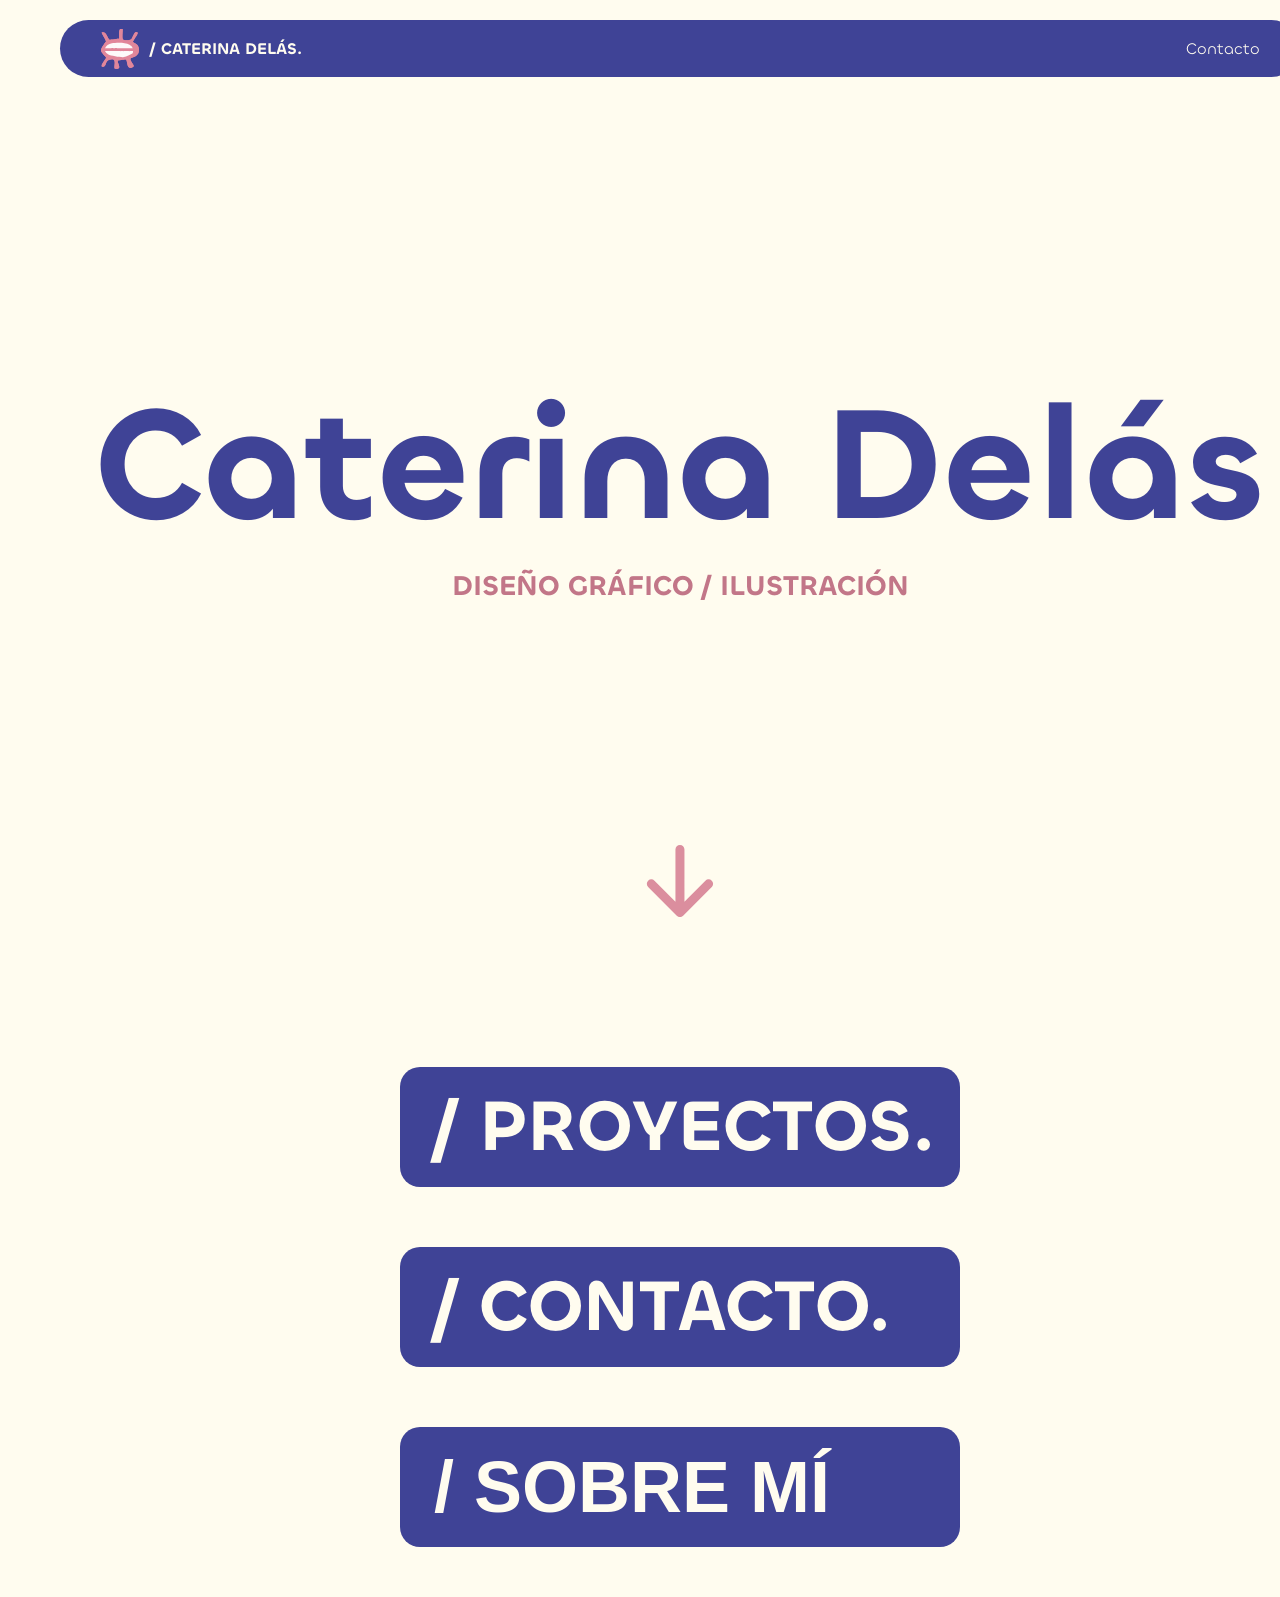
==== commit 56ed0d8d: "Actualización 29/10/2026 ENTREGA PORTFOLIO" ====
--- a/index.html
+++ b/index.html
@@ -43,7 +43,7 @@
                 <h4>DISEÑO GRÁFICO / ILUSTRACIÓN</h4>
             </div>
 
-            <img src="img/svg/flecha.svg">
+            <img src="img/svg/flecha.svg" alt="flecha hacia abajo" width="68" height="72">
         </section>
 
         <section class="contenidos">
--- a/estilos.css
+++ b/estilos.css
@@ -139,9 +139,8 @@
     background-color: var(--blancont);
     overflow-x: hidden;
     width: 100%;
-    max-width: 1440px;
-    margin: 0 auto;
-    box-sizing: border-box;
+    box-sizing: border-box;
+    margin: 0 40px;
 
 }
 
@@ -184,7 +183,7 @@
     gap: 10px;
 }
 
-nav {
+.nav-escritorio {
     display: flex;
     flex-direction: row;
     gap: 20px;
@@ -229,9 +228,11 @@
 main {
     display: flex;
     width: 100%;
-    flex-direction: column;
-    align-items: flex-start;
+    height: auto;
+    flex-direction: column;
+    align-items: center;
     gap: 100px;
+    padding: 0 20px;
 }
 
 /* INDEX.HTML - section portada */
@@ -239,7 +240,6 @@
     position: relative;
     display: flex;
     flex-direction: column;
-    justify-content: space-between;
     align-items: center;
     width: 100%;
     max-width: 1440px;
@@ -278,8 +278,6 @@
 /* INDEX.HTML - flechita de portada */
 .portada img {
     position: relative;
-    width: 68px;
-    height: 72px;
     animation: flotar 1s ease-in-out infinite;
     margin-top: 20px;
 }
@@ -289,17 +287,15 @@
     display: flex;
     flex-direction: row;
     width: 100%;
-    max-width: 1440px;
     padding: 50px 0;
     align-items: center;
     box-sizing: border-box;
-    gap: 60px
+    gap: 60px;
 }
 
 .contenidos-botones-todos {
     display: flex;
     width: 100%;
-    max-width: auto;
     flex-direction: column;
     align-items: center;
     gap: 60px;
@@ -434,6 +430,10 @@
 
 /* CONTACTO.HTML - MAIN */
 
+.body-contacto {
+    margin: 0;
+}
+
 /* CONTACTO.HTML - contenedor */
 .contacto-contenedor {
     display: grid;
@@ -450,22 +450,18 @@
 
 .contacto-imagen {
     background-color: var(--azul);
-    padding: 100px;
+    padding: 80px;
     width: 100%;
     height: 100%;
     display: flex;
     justify-content: center;
     align-items: center;
-    height: 100%;
     box-sizing: border-box;
 }
 
 /* CONTACTO.HTML - formulario */
 
 .contacto-formulario {
-    width: 100%;
-    height: 100vh;
-    overflow-y: auto;
     display: flex;
     flex-direction: column;
     justify-content: flex-start;
@@ -473,7 +469,7 @@
     padding: 60px;
     box-sizing: border-box;
     background-color: var(--blancont);
-    gap: 40px;
+    gap: 80px;
 }
 
 .data-formulario {
@@ -506,17 +502,17 @@
 
 /* CONTACTO.HTML - h1 */
 
-.contacto-formulario h1 {
+#trabajemos {
     font-family: 'Chillax SEMIBOLD';
     font-size: 68px;
     line-height: 68px;
-}
-
-#trabajemos {
     color: var(--azul)
 }
 
 #juntos {
+    font-family: 'Chillax SEMIBOLD';
+    font-size: 68px;
+    line-height: 68px;
     color: var(--rosita)
 }
 
@@ -618,7 +614,7 @@
 /* PROYECTOS.HTML - MAIN*/
 
 .proyectos-titulo {
-    color: var(--Rosita);
+    color: var(--rosita);
     font-family: 'Chillax SEMIBOLD';
     font-size: 80px;
     line-height: 80px;
@@ -631,7 +627,7 @@
 }
 
 .proyectos-grupos h2 {
-    color: var(--Azul);
+    color: var(--azul);
     font-family: 'Chillax REGULAR';
     font-size: 40px;
     line-height: 40px;
@@ -658,7 +654,7 @@
     display: flex;
     align-items: center;
     align-content: center;
-    gap: 16px;
+    gap: 20px;
     flex-wrap: wrap;
 }
 
@@ -753,7 +749,6 @@
     grid-template-columns: repeat(4, 348px);
     grid-template-rows: auto;
     gap: 40px 20px;
-    grid-gap: 40px 20px;
 }
 
 .a {
@@ -772,8 +767,6 @@
 
 .grid-item img {
     border-radius: 20px;
-    width: 100%;
-    height: 470px;
     object-fit: cover;
     transition: transform 0.3s ease;
 }
@@ -933,45 +926,58 @@
     margin-bottom: 8px;
 }
 
-/** "ILUSTRACION-ZOOM".HTML **/
-
-/* "ILUSTRACION-ZOOM".HTML - body */
-/* este body es para que aparezca siempre con el zoomde 90% se supone */
-
-.pagina-con-zoom {
-    transform: scale(0.9);
-    width: 111.11vw;
-    min-height: 111.11vh;
-    overflow-x: hidden;
-}
-
-/* "ILUSTRACION-ZOOM".HTML - contenedor */
-
-.ilustracion-zoom-contenedor {
-    display: flex;
-    flex-direction: row;
+/** ILUSTRACION-ZOOM **/
+
+.modal-contenedor {
+    position: fixed;
+    top: 0;
+    left: 0;
     width: 100vw;
     height: 100vh;
+    background-color: rgba(63, 67, 150, 0.8);
+    display: flex;
+    justify-content: center;
+    align-items: center;
+    z-index: 9999;
+    opacity: 0;
+    pointer-events: none;
+    transition: opacity 0.3s ease;
+}
+
+.modal-contenedor:target {
+    opacity: 1;
+    pointer-events: auto;
+}
+
+.modal-contenedor .ilustracion-zoom-contenedor {
+    display: flex;
+    flex-direction: row;
+    width: 90vw;
+    max-width: 1420px;
+    height: 85vh;
+    max-height: 900px;
+    background-color: var(--blancont);
+    border-radius: 24px;
+    overflow: hidden;
+    box-shadow: 0 25px 50px rgba(0, 0, 0, 0.4);
     box-sizing: border-box;
     margin: 0;
     padding: 0;
+}
+
+.ilustracion-data {
+    width: 400px;
+    min-width: 400px;
+    height: 100%;
+    overflow-y: auto;
+    display: flex;
+    flex-direction: column;
+    justify-content: space-between;
+    align-items: flex-start;
+    padding: 40px;
+    box-sizing: border-box;
     background-color: var(--blancont);
-}
-
-/* "ILUSTRACION-ZOOM".HTML - data */
-
-.ilustracion-data {
-    flex: 1;
-    height: 100vh;
-    overflow-y: auto;
-    display: flex;
-    flex-direction: column;
-    justify-content: space-between;
-    align-items: flex-end;
-    padding: 60px;
-    box-sizing: border-box;
-    background-color: var(--blancont);
-    gap: 40px;
+    gap: 30px;
 }
 
 .header-trucho {
@@ -979,36 +985,34 @@
     flex-direction: row;
     justify-content: space-between;
     align-items: center;
-    align-self: stretch;
+    width: 100%;
 }
 
 .header-trucho p {
-    width: 348px;
     font-family: 'Chillax SEMIBOLD';
+    font-size: 14px;
 }
 
 .ilustracion-descripcion {
     display: flex;
-    width: 348px;
+    width: 100%;
     flex-direction: column;
     align-items: flex-start;
     gap: 20px;
 }
 
 .ilustracion-descripcion h1 {
-
     color: var(--rosa-texto);
     font-family: 'Chillax SEMIBOLD';
-    font-size: 40px;
-    line-height: 48px;
+    font-size: 36px;
+    line-height: 40px;
 }
 
 .ilustracion-descripcion h2 {
-
     color: var(--rosa-texto);
     font-family: 'Chillax REGULAR';
-    font-size: 20px;
-    line-height: 28px;
+    font-size: 18px;
+    line-height: 24px;
 }
 
 .ilustracion-descripcion-titulo-bajada {
@@ -1016,22 +1020,310 @@
     flex-direction: column;
     align-items: flex-start;
     gap: 8px;
-    align-self: stretch;
-}
-
-/* "ILUSTRACION-ZOOM".HTML - imagen */
+    width: 100%;
+}
+
 .ilustracion-zoom {
-    width: 1073px;
-    min-width: 1073px;
-    height: 1080px;
-    max-height: 100vh;
+    flex: 1;
+    height: 100%;
     overflow: auto;
     box-sizing: border-box;
     position: relative;
+    background-color: var(--blancont);
 }
 
 .ilustracion-zoom img {
     display: block;
     max-width: none;
-    height: auto;
-}+}
+
+/* Menú y footer específicos de celular: ocultos en escritorio. */
+.menu-hamburguesa {
+    display: none;
+}
+
+#footer-mobile {
+    display: none;
+}
+
+/**** MOBILE / RESPONSIVE (PROYECTOS) ****/
+
+@media screen and (max-width: 500px) {
+
+    html,
+    body {
+        margin: 0;
+    }
+
+    main {
+        width: 100%;
+        padding: 0 16px;
+        margin-top: 65px;
+        box-sizing: border-box;
+        display: flex;
+        flex-direction: column;
+        gap: 30px;
+    }
+
+
+
+    /* HEADER */
+    .header-container {
+        width: 100%;
+        position: fixed;
+        top: 0;
+        left: 0;
+        padding: 0;
+        margin: 0;
+        z-index: 1000;
+        box-sizing: border-box;
+    }
+
+    .header-azul {
+        background-color: var(--blancont);
+        width: 100%;
+        min-width: unset;
+        border-radius: 0;
+        padding: 10px 16px;
+        box-sizing: border-box;
+        display: flex;
+        justify-content: space-between;
+        align-items: center;
+    }
+
+    .nav-escritorio {
+        display: none;
+    }
+
+    /* menu de hamburguesa */
+
+    .menu-hamburguesa {
+        display: block;
+        position: relative;
+    }
+
+    .menu-hamburguesa summary {
+        list-style: none;
+        cursor: pointer;
+        font-size: 24px;
+        color: var(--azul);
+        background: transparent;
+        border: none;
+    }
+
+    .menu-hamburguesa summary::-webkit-details-marker {
+        display: none;
+    }
+
+    .menu-hamburguesa-contenido {
+        position: absolute;
+        top: 45px;
+        right: 0;
+        background-color: var(--azul);
+        border-radius: 20px;
+        padding: 24px 28px;
+        display: flex;
+        flex-direction: column;
+        gap: 16px;
+        min-width: 170px;
+        z-index: 1100;
+        box-sizing: border-box;
+    }
+
+    /* Estilo para los enlaces del menú */
+    .menu-hamburguesa-contenido a {
+        color: var(--blancont);
+        font-family: 'Chillax REGULAR';
+        font-size: 18px;
+    }
+
+    .menu-hamburguesa-contenido a:hover {
+        opacity: 0.8;
+    }
+
+    .menu-hamburguesa-contenido p {
+        color: var(--blancont);
+        font-family: 'Chillax SEMIBOLD';
+        font-size: 18px;
+        margin: 0;
+    }
+
+    .logo-y-nombre {
+        display: flex;
+        align-items: center;
+        gap: 8px;
+    }
+
+    .contenedor-ojito {
+        width: 24px;
+        height: 24px;
+    }
+
+    .header-nombre {
+        color: var(--azul);
+        font-size: 13px;
+    }
+
+    .proyectos-titulo {
+        font-size: 40px;
+        line-height: 36px;
+        margin-top: 5px;
+        width: 100%;
+    }
+
+    .proyectos-grupos {
+        width: 100%;
+        gap: 80px;
+        box-sizing: border-box;
+    }
+
+    .proyectos-grupos h2 {
+        font-size: 28px;
+        line-height: 24px;
+    }
+
+    /* "carruseles" */
+    .proyectos {
+        width: 100%;
+        box-sizing: border-box;
+    }
+
+    .proyectos .fila {
+        display: flex;
+        flex-direction: row;
+        flex-wrap: nowrap;
+        overflow-x: auto;
+        scroll-snap-type: x mandatory;
+        gap: 16px;
+        width: 100%;
+        padding-bottom: 15px;
+        box-sizing: border-box;
+        -webkit-overflow-scrolling: touch;
+    }
+
+    /* DISEÑO EDITORIAL / IDENTIDAD GRÁFICA */
+    .proyectos .fila .tarjeta-proyecto {
+        flex: 0 0 100%;
+        width: 100%;
+        scroll-snap-align: start;
+        box-sizing: border-box;
+        border-radius: 20px;
+        overflow: hidden;
+    }
+
+    .proyectos .fila .tarjeta-proyecto img.proyecto-portada {
+        display: block;
+        width: 100%;
+        object-fit: cover;
+        border-radius: 20px;
+    }
+
+    /* VISUALES */
+
+    .proyectos .fila .tarjeta-visuales {
+        flex: 0 0 100%;
+        width: 100%;
+        scroll-snap-align: start;
+        box-sizing: border-box;
+    }
+
+    .proyectos .fila .tarjeta-visuales video.proyecto-portada {
+        display: block;
+        width: 100%;
+        height: 702px;
+        object-fit: cover;
+        border-radius: 20px;
+    }
+
+    /* GALERÍA */
+    .grid-container-ilustraciones {
+        display: grid;
+        grid-template-columns: repeat(2, minmax(0, 1fr));
+        gap: 40px 12px;
+        box-sizing: border-box;
+    }
+
+    .grid-container-ilustraciones .grid-item {
+        display: flex;
+        flex-direction: column;
+        gap: 12px;
+    }
+
+    /* esto es para "chasco" con las dos columnas */
+    .grid-container-ilustraciones .grid-item.a {
+        grid-column: 1 / -1;
+    }
+
+    .grid-container-ilustraciones .grid-item img {
+        display: block;
+        width: 100%;
+        height: 308px;
+        aspect-ratio: 348 / 470;
+        object-fit: cover;
+        border-radius: 16px;
+    }
+
+    .grid-container-ilustraciones .grid-item.a img {
+        aspect-ratio: 716 / 470 !important;
+    }
+
+    .grid-container-ilustraciones .bajada-ilustraciones-visuales {
+        display: flex;
+        align-items: flex-start;
+        gap: 6px;
+        flex-direction: column;
+        min-width: 0;
+    }
+
+    /* esto es para que no sean clickeables las cosas de galería */
+    .grid-container-ilustraciones a {
+        pointer-events: none !important;
+        cursor: default !important;
+    }
+
+    /* botón para ir SUPUESTAMENTE al currículum */
+    .boton-curriculum-mobile-link {
+        display: flex;
+        justify-content: center;
+        align-items: center;
+        width: 50%;
+        background-color: var(--rosita);
+        color: var(--blancont);
+        padding: 12px 32px;
+        border-radius: 20px;
+        font-family: 'Chillax REGULAR';
+        font-size: 16px;
+        box-sizing: border-box;
+        margin: 40px 0;
+        text-align: center;
+    }
+
+    /* FOOTER */
+
+    .footer-mobile {
+        display: flex !important;
+        flex-direction: column;
+        justify-content: center;
+        align-items: center;
+        width: 100%;
+        background-color: var(--rosita);
+        padding: 24px 16px;
+        box-sizing: border-box;
+    }
+
+    .footer-nav-mobile {
+        display: flex;
+        gap: 16px;
+        align-items: center;
+    }
+
+}
+
+/* esto es para ocultar cositas */
+    .curriculum-accordion {
+        display: none;
+    }
+
+    footer {
+        display: none;
+    }
